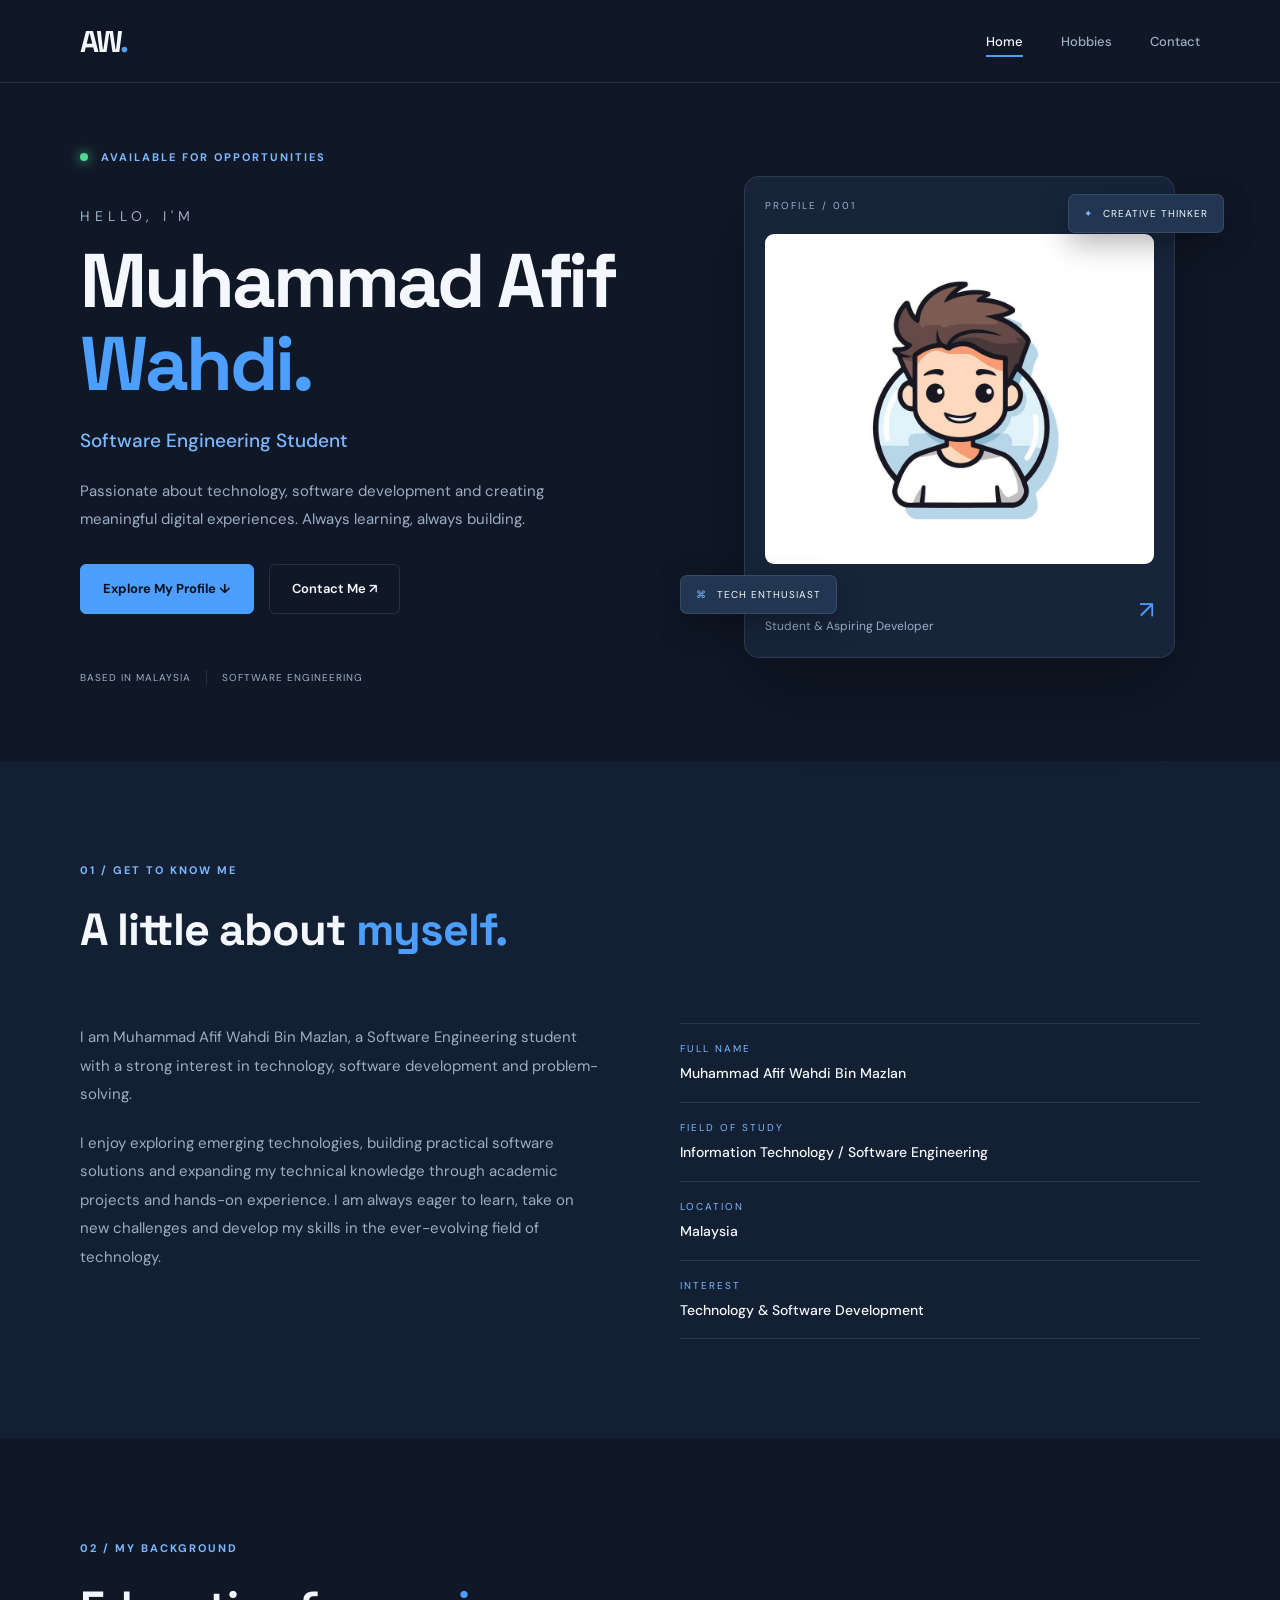
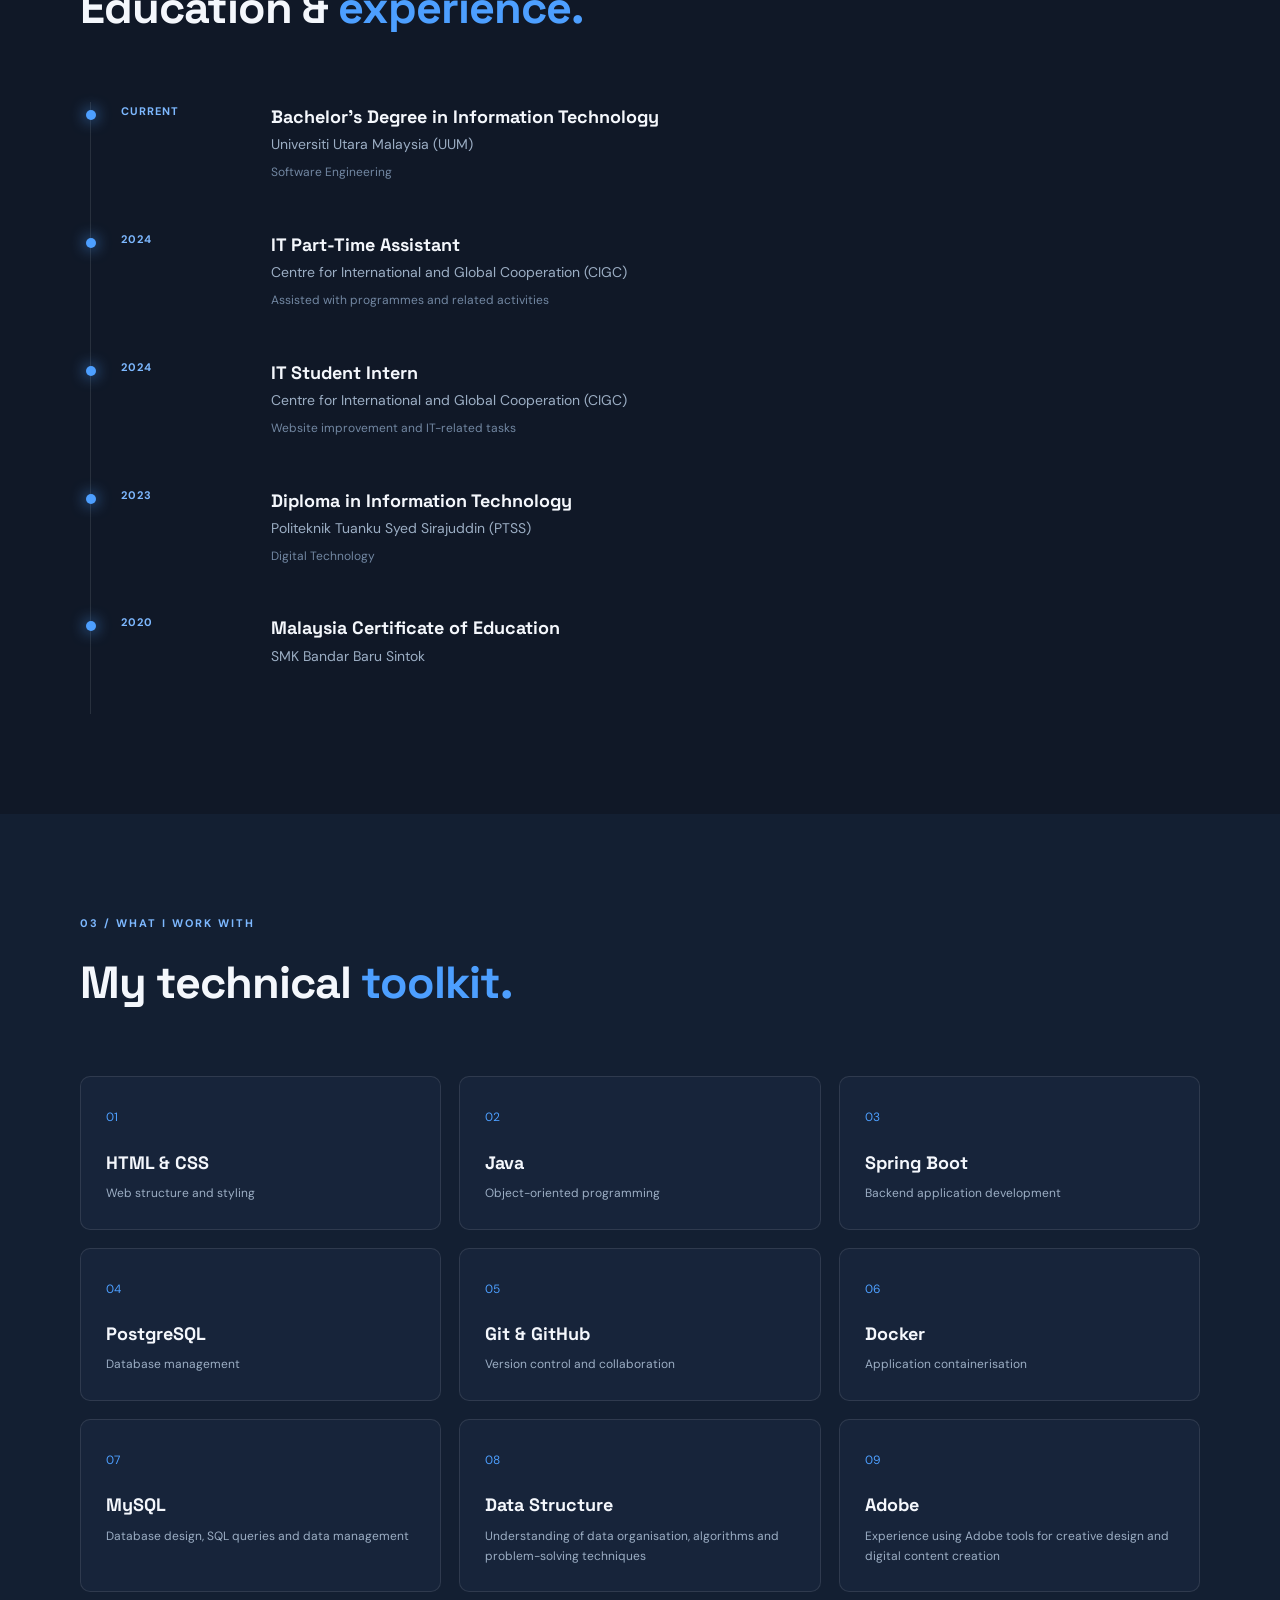
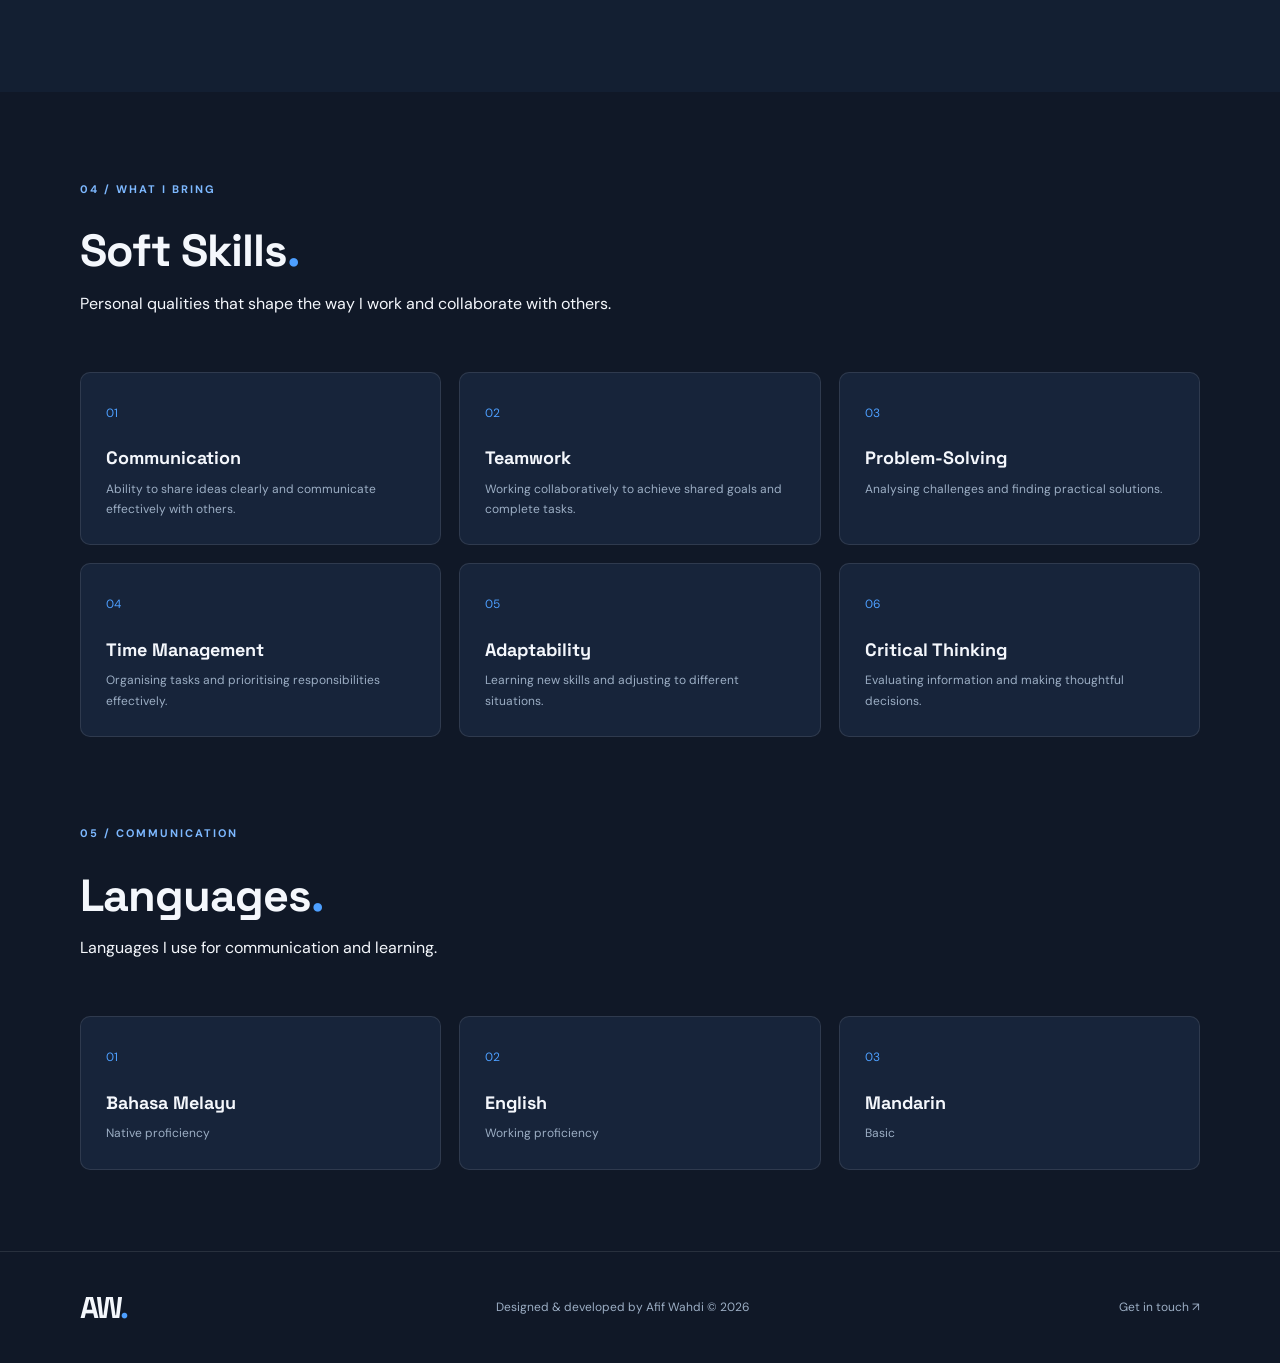
==== index.html @ 138f14ff "Initial resume website" ====
<!DOCTYPE html>
<html lang="en">
<head>
    <meta charset="UTF-8">
    <meta name="viewport" content="width=device-width, initial-scale=1.0">
    <meta name="description" content="The personal portfolio of Muhammad Afif Wahdi, a Software Engineering student.">
    <title>Afif Wahdi | Personal Portfolio</title>

    <!-- Google Fonts -->
    <link rel="preconnect" href="https://fonts.googleapis.com">
    <link rel="preconnect" href="https://fonts.gstatic.com" crossorigin>
    <link href="https://fonts.googleapis.com/css2?family=DM+Sans:wght@400;500;600;700&family=Space+Grotesk:wght@400;500;600;700&display=swap" rel="stylesheet">

    <!-- CSS -->
    <link rel="stylesheet" href="style.css">
</head>

<body>

<!-- Navigation -->
<header class="header">
    <nav class="navbar container">
        <a href="index.html" class="logo">AW<span>.</span></a>

        <ul class="nav-links">
            <li><a href="index.html" class="active">Home</a></li>
            <li><a href="hobbies.html">Hobbies</a></li>
            <li><a href="contact.html">Contact</a></li>
        </ul>

    </nav>
</header>

<main>

    <!-- Hero Section -->
    <section class="hero container">

        <div class="hero-content">
            <p class="eyebrow">
                <span class="status-dot"></span>
                AVAILABLE FOR OPPORTUNITIES
            </p>

            <p class="intro-text">HELLO, I'M</p>

            <h1>Muhammad Afif<br>
                <span>Wahdi.</span>
            </h1>

            <h2>Software Engineering Student</h2>

            <p class="hero-description">
                Passionate about technology, software development
                and creating meaningful digital experiences.
                Always learning, always building.
            </p>

            <div class="hero-buttons">
                <a href="#about" class="primary-button">Explore My Profile ↓</a>
                <a href="contact.html" class="secondary-button">Contact Me ↗</a>
            </div>

            <div class="hero-socials">
                <span>BASED IN MALAYSIA</span>
                <span class="social-divider"></span>
                <span>SOFTWARE ENGINEERING</span>
            </div>
        </div>

        <div class="hero-visual">
            <div class="profile-card">
                <div class="card-top">
                    <span>PROFILE / 001</span>
                    <span>2026</span>
                </div>

                <div class="profile-image">
                    <img src="images/profile.jpg"
                         alt="Portrait of Muhammad Afif Wahdi"
                         onerror="this.style.display='none'; this.nextElementSibling.style.display='flex';">

                    <div class="image-placeholder">
                        <span>AW.</span>
                        <small>YOUR PHOTO HERE</small>
                    </div>
                </div>

                <div class="profile-card-bottom">
                    <div>
                        <h3>Afif</h3>
                        <p>Student & Aspiring Developer</p>
                    </div>
                    <span class="card-arrow">↗</span>
                </div>
            </div>

            <div class="floating-label label-one">
                <span>✦</span> CREATIVE THINKER
            </div>

            <div class="floating-label label-two">
                <span>⌘</span> TECH ENTHUSIAST
            </div>
        </div>

    </section>

    <!-- About Section -->
    <section class="about section-padding" id="about">
        <div class="container">

            <div class="section-heading">
                <p class="eyebrow">01 / GET TO KNOW ME</p>
                <h2>A little about <span>myself.</span></h2>
            </div>

            <div class="about-content">
                <div class="about-text">
                    <p>
                        I am Muhammad Afif Wahdi Bin Mazlan, a Software Engineering
                        student with a strong interest in technology, software
                        development and problem-solving.
                    </p>

                    <p>
                        I enjoy exploring emerging technologies, building practical
                        software solutions and expanding my technical knowledge
                        through academic projects and hands-on experience. I am
                        always eager to learn, take on new challenges and develop
                        my skills in the ever-evolving field of technology.
                    </p>
                </div>

                <div class="about-details">
                    <div class="detail-item">
                        <span>FULL NAME</span>
                        <strong>Muhammad Afif Wahdi Bin Mazlan</strong>
                    </div>

                    <div class="detail-item">
                        <span>FIELD OF STUDY</span>
                        <strong>Information Technology / Software Engineering</strong>
                    </div>

                    <div class="detail-item">
                        <span>LOCATION</span>
                        <strong>Malaysia</strong>
                    </div>

                    <div class="detail-item">
                        <span>INTEREST</span>
                        <strong>Technology & Software Development</strong>
                    </div>
                </div>
            </div>

        </div>
    </section>

    <!-- Education Section -->
    <section class="education section-padding">
        <div class="container">

            <div class="section-heading">
                <p class="eyebrow">02 / MY BACKGROUND</p>
                <h2>Education & <span>experience.</span></h2>
            </div>

            <div class="timeline">

                <div class="timeline-item">
                    <span class="timeline-date">CURRENT</span>
                    <div>
                        <h3>Bachelor's Degree in Information Technology</h3>
                        <p>Universiti Utara Malaysia (UUM)</p>
                        <small>Software Engineering</small>
                    </div>
                </div>

                <div class="timeline-item">
                    <span class="timeline-date">2024</span>
                    <div>
                        <h3>IT Part-Time Assistant</h3>
                        <p>Centre for International and Global Cooperation (CIGC)</p>
                        <small>Assisted with programmes and related activities</small>
                    </div>
                </div>

                <div class="timeline-item">
                    <span class="timeline-date">2024</span>
                    <div>
                        <h3>IT Student Intern</h3>
                        <p>Centre for International and Global Cooperation (CIGC)</p>
                        <small>Website improvement and IT-related tasks</small>
                    </div>
                </div>

                <div class="timeline-item">
                    <span class="timeline-date">2023</span>
                    <div>
                        <h3>Diploma in Information Technology</h3>
                        <p>Politeknik Tuanku Syed Sirajuddin (PTSS)</p>
                        <small>Digital Technology</small>
                    </div>
                </div>

                <div class="timeline-item">
                    <span class="timeline-date">2020</span>
                    <div>
                        <h3>Malaysia Certificate of Education</h3>
                        <p>SMK Bandar Baru Sintok </p>
                        <small></small>
                    </div>
                </div>

            </div>

        </div>
    </section>

    <!-- Skills Section -->
    <section class="skills section-padding">
        <div class="container">

            <div class="section-heading">
                <p class="eyebrow">03 / WHAT I WORK WITH</p>
                <h2>My technical <span>toolkit.</span></h2>
            </div>

            <div class="skills-grid">
                <div class="skill-card">
                    <span>01</span>
                    <h3>HTML & CSS</h3>
                    <p>Web structure and styling</p>
                </div>

                <div class="skill-card">
                    <span>02</span>
                    <h3>Java</h3>
                    <p>Object-oriented programming</p>
                </div>

                <div class="skill-card">
                    <span>03</span>
                    <h3>Spring Boot</h3>
                    <p>Backend application development</p>
                </div>

                <div class="skill-card">
                    <span>04</span>
                    <h3>PostgreSQL</h3>
                    <p>Database management</p>
                </div>

                <div class="skill-card">
                    <span>05</span>
                    <h3>Git & GitHub</h3>
                    <p>Version control and collaboration</p>
                </div>

                <div class="skill-card">
                    <span>06</span>
                    <h3>Docker</h3>
                    <p>Application containerisation</p>
                </div>

                <div class="skill-card">
                    <span>07</span>
                    <h3>MySQL</h3>
                    <p>Database design, SQL queries and data management</p>
                </div>

                <div class="skill-card">
                    <span>08</span>
                    <h3>Data Structure</h3>
                    <p>Understanding of data organisation, algorithms and problem-solving techniques</p>
                </div>

                <div class="skill-card">
                    <span>09</span>
                    <h3>Adobe</h3>
                    <p>Experience using Adobe tools for creative design and digital content creation</p>
                </div>
            </div>

        </div>
    </section>


    <!-- Soft Skills  -->
    <section class="section" id="soft-skills">
        <div class="container">
            <div class="section-heading"> <br><br><br>
                <span class="eyebrow">04 / WHAT I BRING</span>
                <h2>Soft Skills<span>.</span></h2>
                <p>Personal qualities that shape the way I work and collaborate with others.</p>
            </div>

            <div class="skills-grid">
                <div class="skill-card">
                    <span>01</span>
                    <h3>Communication</h3>
                    <p>Ability to share ideas clearly and communicate effectively with others.</p>
                </div>

                <div class="skill-card">
                    <span>02</span>
                    <h3>Teamwork</h3>
                    <p>Working collaboratively to achieve shared goals and complete tasks.</p>
                </div>

                <div class="skill-card">
                    <span>03</span>
                    <h3>Problem-Solving</h3>
                    <p>Analysing challenges and finding practical solutions.</p>
                </div>

                <div class="skill-card">
                    <span>04</span>
                    <h3>Time Management</h3>
                    <p>Organising tasks and prioritising responsibilities effectively.</p>
                </div>

                <div class="skill-card">
                    <span>05</span>
                    <h3>Adaptability</h3>
                    <p>Learning new skills and adjusting to different situations.</p>
                </div>

                <div class="skill-card">
                    <span>06</span>
                    <h3>Critical Thinking</h3>
                    <p>Evaluating information and making thoughtful decisions.</p>
                </div>
            </div>
        </div><br><br><br>
    </section>

    <!-- language  -->
    <section class="section" id="languages">
        <div class="container">
            <div class="section-heading">
                <span class="eyebrow">05 / COMMUNICATION</span>
                <h2>Languages<span>.</span></h2>
                <p>Languages I use for communication and learning.</p>
            </div>


            <div class="skills-grid">
                <div class="skill-card">
                    <span>01</span>
                    <h3>Bahasa Melayu</h3>
                    <p>Native proficiency</p>
                </div>

                <div class="skill-card">
                    <span>02</span>
                    <h3>English</h3>
                    <p>Working proficiency</p>
                </div>

                <div class="skill-card">
                    <span>03</span>
                    <h3>Mandarin</h3>
                    <p>Basic</p>
                </div>
            </div>
        </div><br><br><br>
    </section>

</main>
<!-- Footer -->
<footer class="footer">
    <div class="container footer-content">
        <a href="index.html" class="logo">AW<span>.</span></a>
        <p>Designed & developed by Afif Wahdi © 2026</p>
        <a href="contact.html">Get in touch ↗</a>
    </div>
</footer>

<script src="script.js"></script>

</body>
</html>
---- style.css ----
/* =========================================================
   01. COLOURS AND GLOBAL SETTINGS
========================================================= */

:root {
    --background: #101827;
    --background-dark: #0b1321;

    --surface: #17243a;
    --surface-light: #1d2c43;

    --accent: #4d9fff;
    --accent-light: #7db8ff;

    --text: #f4f7fc;
    --muted: #9caec4;

    --border: rgba(255, 255, 255, 0.1);

    --font-main: 'DM Sans', sans-serif;
    --font-heading: 'Space Grotesk', sans-serif;

    --container-width: 1120px;
}


* {
    margin: 0;
    padding: 0;
    box-sizing: border-box;
}


html {
    scroll-behavior: smooth;
    scroll-padding-top: 100px;
}


body {
    font-family: var(--font-main);
    background: var(--background);
    color: var(--text);
    line-height: 1.7;
    overflow-x: hidden;
}


a {
    color: inherit;
    text-decoration: none;
}


img {
    display: block;
    max-width: 100%;
}


button,
input,
textarea {
    font: inherit;
}


ul {
    list-style: none;
}


.container {
    width: min(var(--container-width), 90%);
    margin: 0 auto;
}


::selection {
    background: var(--accent);
    color: white;
}


/* =========================================================
   02. NAVIGATION
========================================================= */

.header {
    position: sticky;
    top: 0;
    z-index: 1000;

    width: 100%;

    background: rgba(16, 24, 39, 0.94);
    backdrop-filter: blur(18px);
    -webkit-backdrop-filter: blur(18px);

    border-bottom: 1px solid var(--border);
}

.navbar {
    min-height: 82px;

    display: flex;
    justify-content: space-between;
    align-items: center;

    gap: 25px;
}

.logo {
    font-family: var(--font-heading);
    font-size: 30px;
    font-weight: 700;
    letter-spacing: -2px;
    flex-shrink: 0;
}

.logo span {
    color: var(--accent);
}

.nav-links {
    display: flex;
    align-items: center;
    justify-content: center;
    gap: 38px;
}

.nav-links a {
    position: relative;

    color: var(--muted);
    font-size: 13px;
    font-weight: 500;

    transition: color 0.3s ease;
}

.nav-links a::after {
    content: "";

    position: absolute;
    left: 0;
    bottom: -7px;

    width: 0;
    height: 2px;

    background: var(--accent);
    transition: width 0.3s ease;
}

.nav-links a:hover,
.nav-links a.active {
    color: var(--text);
}

.nav-links a:hover::after,
.nav-links a.active::after {
    width: 100%;
}

.nav-button {
    display: inline-flex;
    align-items: center;
    gap: 10px;

    padding: 11px 18px;

    border: 1px solid rgba(77, 159, 255, 0.35);
    border-radius: 6px;

    background: rgba(77, 159, 255, 0.12);
    color: var(--accent-light);

    font-size: 12px;
    font-weight: 700;

    white-space: nowrap;
    flex-shrink: 0;

    transition: all 0.3s ease;
}

.nav-button:hover {
    background: var(--accent);
    color: white;
    transform: translateY(-2px);
}

.nav-button span {
    font-size: 16px;
}



/* =========================================================
   03. BUTTONS
========================================================= */

.primary-button {
    display: inline-flex;
    justify-content: center;
    align-items: center;
    gap: 10px;

    padding: 13px 22px;

    border-radius: 6px;
    border: 1px solid var(--accent);

    background: var(--accent);
    color: #07111f;

    font-size: 13px;
    font-weight: 700;

    transition: all 0.3s ease;
}


.primary-button:hover {
    background: var(--accent-light);
    border-color: var(--accent-light);
    transform: translateY(-3px);
}


.secondary-button {
    display: inline-flex;
    justify-content: center;
    align-items: center;

    padding: 13px 22px;

    border: 1px solid var(--border);
    border-radius: 6px;

    color: var(--text);

    font-size: 13px;
    font-weight: 600;

    transition: all 0.3s ease;
}


.secondary-button:hover {
    border-color: var(--accent);
    color: var(--accent-light);
    transform: translateY(-3px);
}


/* =========================================================
   04. HOMEPAGE — HERO SECTION
========================================================= */

.hero {
    min-height: 660px;

    display: grid;
    grid-template-columns: 1.1fr 0.9fr;
    align-items: center;

    gap: 50px;

    padding-top: 65px;
    padding-bottom: 75px;
}


.eyebrow {
    color: var(--accent-light);

    font-size: 11px;
    font-weight: 700;
    letter-spacing: 2px;
}


.status-dot {
    display: inline-block;

    width: 8px;
    height: 8px;

    margin-right: 8px;

    border-radius: 50%;

    background: #50d890;
    box-shadow: 0 0 12px #50d890;
}


.intro-text {
    margin-top: 38px;

    color: var(--muted);

    font-size: 14px;
    letter-spacing: 5px;
}


.hero h1 {
    margin: 12px 0;

    font-family: var(--font-heading);
    font-size: clamp(48px, 6vw, 76px);

    font-weight: 700;
    line-height: 1.08;
    letter-spacing: -3px;
}


.hero h1 span,
.section-heading h2 span {
    color: var(--accent);
}


.hero h2 {
    margin: 20px 0;

    color: var(--accent-light);

    font-size: 19px;
    font-weight: 500;
}


.hero-description {
    max-width: 480px;

    margin-bottom: 30px;

    color: var(--muted);
    font-size: 15px;
    line-height: 1.9;
}


.hero-buttons {
    display: flex;
    flex-wrap: wrap;
    gap: 15px;
}


.hero-socials {
    display: flex;
    align-items: center;
    gap: 15px;

    margin-top: 55px;

    color: var(--muted);

    font-size: 10px;
    letter-spacing: 1px;
}


.social-divider {
    width: 1px;
    height: 15px;

    background: var(--border);
}


/* =========================================================
   05. HOMEPAGE — PROFILE CARD
========================================================= */

.hero-visual {
    position: relative;
    padding: 25px;
}


.profile-card {
    padding: 20px;

    background: var(--surface);

    border: 1px solid var(--border);
    border-radius: 15px;

    box-shadow: 0 30px 80px rgba(0, 0, 0, 0.3);
}


.card-top {
    display: flex;
    justify-content: space-between;

    margin-bottom: 20px;

    color: var(--muted);

    font-size: 10px;
    letter-spacing: 2px;
}


.profile-image {
    position: relative;
    overflow: hidden;

    height: 330px;

    border-radius: 9px;

    background: linear-gradient(145deg, #263f61, #152239);
}


.profile-image img {
    width: 100%;
    height: 100%;

    object-fit: cover;
}


.image-placeholder {
    display: none;

    position: absolute;
    inset: 0;

    align-items: center;
    justify-content: center;
    flex-direction: column;
}


.image-placeholder span {
    color: var(--accent-light);

    font-family: var(--font-heading);
    font-size: 75px;
    font-weight: 700;
}


.image-placeholder small {
    color: var(--muted);

    font-size: 10px;
    letter-spacing: 3px;
}


.profile-card-bottom {
    display: flex;
    justify-content: space-between;
    align-items: center;

    margin-top: 20px;
}


.profile-card-bottom h3 {
    font-family: var(--font-heading);
}


.profile-card-bottom p {
    color: var(--muted);
    font-size: 12px;
}


.card-arrow {
    color: var(--accent);
    font-size: 24px;
}


.floating-label {
    position: absolute;

    padding: 10px 15px;

    background: #213650;

    border: 1px solid var(--border);
    border-radius: 7px;

    font-size: 10px;
    letter-spacing: 1px;

    box-shadow: 0 10px 30px rgba(0, 0, 0, 0.3);
}


.floating-label span {
    margin-right: 6px;
    color: var(--accent-light);
}


.label-one {
    top: 8%;
    right: -5%;
}


.label-two {
    bottom: 13%;
    left: -8%;
}


/* =========================================================
   06. GENERAL PAGE SECTIONS
========================================================= */

.section-padding {
    padding: 100px 0;
}


.about,
.skills {
    background: #131f32;
}


.section-heading {
    margin-bottom: 55px;
}


.section-heading h2 {
    margin-top: 12px;

    font-family: var(--font-heading);
    font-size: clamp(32px, 4vw, 45px);

    letter-spacing: -1px;
}


/* =========================================================
   07. HOMEPAGE — ABOUT SECTION
========================================================= */

.about-content {
    display: grid;
    grid-template-columns: 1fr 1fr;

    gap: 80px;
}


.about-text p {
    margin-bottom: 20px;

    color: var(--muted);
    font-size: 15px;
    line-height: 1.9;
}


.about-details {
    border-top: 1px solid var(--border);
}


.detail-item {
    display: flex;
    flex-direction: column;
    gap: 5px;

    padding: 16px 0;

    border-bottom: 1px solid var(--border);
}


.detail-item span {
    color: var(--accent-light);

    font-size: 10px;
    letter-spacing: 2px;
}


.detail-item strong {
    font-size: 14px;
    font-weight: 500;
}


/* =========================================================
   08. HOMEPAGE — EDUCATION AND EXPERIENCE
========================================================= */

.timeline {
    margin-left: 10px;

    border-left: 1px solid var(--border);
}


.timeline-item {
    position: relative;

    display: grid;
    grid-template-columns: 120px 1fr;

    gap: 30px;

    padding: 0 0 45px 30px;
}


.timeline-item::before {
    content: "";

    position: absolute;
    top: 8px;
    left: -5px;

    width: 10px;
    height: 10px;

    border-radius: 50%;

    background: var(--accent);
    box-shadow: 0 0 15px var(--accent);
}


.timeline-date {
    color: var(--accent-light);

    font-size: 11px;
    font-weight: 700;
    letter-spacing: 1px;
}


.timeline-item h3 {
    font-family: var(--font-heading);
    font-size: 18px;
}


.timeline-item p {
    color: var(--muted);
    font-size: 14px;
    line-height: 1.8;
}


.timeline-item small {
    color: #7287a2;
    font-size: 12px;
}


/* =========================================================
   09. HOMEPAGE — SKILLS
========================================================= */

.skills-grid {
    display: grid;
    grid-template-columns: repeat(3, 1fr);

    gap: 18px;
}


.skill-card {
    padding: 25px;

    background: var(--surface);

    border: 1px solid var(--border);
    border-radius: 10px;

    transition: all 0.3s ease;
}


.skill-card:hover {
    transform: translateY(-6px);

    border-color: var(--accent);

    background: var(--surface-light);
}


.skill-card span {
    color: var(--accent);
    font-size: 12px;
}


.skill-card h3 {
    margin: 18px 0 5px;

    font-family: var(--font-heading);
    font-size: 18px;
}


.skill-card p {
    color: var(--muted);
    font-size: 12px;
}


/* =========================================================
   10. HOBBIES PAGE — HERO
========================================================= */

.hobbies-hero {
    min-height: 420px;

    padding-top: 110px;
    padding-bottom: 80px;
}


.hobbies-hero h1 {
    margin: 25px 0;

    font-family: var(--font-heading);
    font-size: clamp(48px, 7vw, 82px);

    line-height: 1.08;
    letter-spacing: -3px;
}


.hobbies-hero h1 span,
.hobbies-intro h2 span,
.hobbies-closing h2 span {
    color: var(--accent);
}


.hobbies-hero > p:last-of-type {
    max-width: 550px;

    color: var(--muted);
    font-size: 15px;
    line-height: 1.9;
}


.hobbies-hero-label {
    display: flex;
    justify-content: space-between;

    margin-top: 55px;
    padding-top: 18px;

    border-top: 1px solid var(--border);

    color: var(--muted);

    font-size: 10px;
    letter-spacing: 2px;
}


/* =========================================================
   11. HOBBIES PAGE — INTRODUCTION
========================================================= */

.hobbies-intro {
    background: #131f32;
}


.hobbies-intro-content {
    display: grid;
    grid-template-columns: 1fr 1fr;
    align-items: center;

    gap: 80px;
}


.hobbies-intro h2 {
    margin-top: 15px;

    font-family: var(--font-heading);
    font-size: clamp(38px, 5vw, 55px);

    line-height: 1.15;
}


.hobbies-intro-content > p {
    color: var(--muted);

    font-size: 15px;
    line-height: 2;
}


/* =========================================================
   12. HOBBIES PAGE — HOBBY CARDS
========================================================= */

.hobbies-grid {
    display: grid;
    grid-template-columns: repeat(2, 1fr);

    gap: 30px;
}


.hobby-card {
    overflow: hidden;

    background: var(--surface);

    border: 1px solid var(--border);
    border-radius: 12px;

    transition: all 0.4s ease;
}


.hobby-card:hover {
    transform: translateY(-8px);

    border-color: var(--accent);

    box-shadow: 0 20px 45px rgba(0, 0, 0, 0.2);
}


.hobby-image {
    position: relative;
    overflow: hidden;

    height: 260px;

    background: var(--surface-light);
}


.hobby-image img {
    width: 100%;
    height: 100%;

    object-fit: cover;

    transition: transform 0.6s ease;
}


.hobby-card:hover .hobby-image img {
    transform: scale(1.08);
}


.hobby-number {
    position: absolute;
    top: 18px;
    left: 18px;

    padding: 8px 13px;

    background: rgba(16, 24, 39, 0.85);

    border-radius: 5px;

    color: var(--accent-light);

    font-size: 12px;
    font-weight: 700;
}


.hobby-info {
    padding: 25px;
}


.hobby-category {
    color: var(--accent-light);

    font-size: 10px;
    font-weight: 700;
    letter-spacing: 2px;
}


.hobby-info h3 {
    margin: 10px 0;

    font-family: var(--font-heading);
    font-size: 24px;
}


.hobby-info > p:last-child {
    color: var(--muted);

    font-size: 13px;
    line-height: 1.9;
}


/* =========================================================
   13. HOBBIES PAGE — CLOSING
========================================================= */

.hobbies-closing {
    padding: 100px 0;

    background:
            radial-gradient(
                    ellipse at 80% 50%,
                    rgba(77, 159, 255, 0.13),
                    transparent 55%
            ),
            #131f32;

    text-align: center;
}


.hobbies-closing h2 {
    margin: 20px 0;

    font-family: var(--font-heading);
    font-size: clamp(45px, 6vw, 70px);

    line-height: 1.15;
}


.hobbies-closing > .container > p:not(.eyebrow) {
    margin-bottom: 30px;
    color: var(--muted);
}


/* =========================================================
   14. CONTACT PAGE — MAIN CONTAINER
========================================================= */

.contact-v3 {
    overflow: hidden;
}


/* =========================================================
   15. CONTACT PAGE — HERO
========================================================= */

.contact-v3-hero {
    position: relative;

    padding-top: 45px;
    padding-bottom: 110px;
}


.contact-v3-topline {
    display: flex;
    justify-content: space-between;
    align-items: center;

    padding-bottom: 18px;

    border-bottom: 1px solid var(--border);

    color: var(--muted);

    font-size: 10px;
    letter-spacing: 1.5px;
}


.contact-v3-topline span:first-child {
    display: flex;
    align-items: center;
    gap: 10px;
}


.contact-v3-topline i {
    display: inline-block;

    width: 7px;
    height: 7px;

    border-radius: 50%;

    background: #61d69a;

    box-shadow: 0 0 12px rgba(97, 214, 154, 0.7);
}


.contact-v3-kicker {
    margin-top: 105px;
    margin-bottom: 25px;

    color: var(--accent-light);

    font-size: 11px;
    font-weight: 700;
    letter-spacing: 2px;
}


.contact-v3-hero h1 {
    position: relative;
    z-index: 1;

    margin: 0;

    font-family: var(--font-heading);
    font-size: clamp(65px, 11vw, 145px);

    font-weight: 700;
    line-height: 0.92;
    letter-spacing: -8px;
}


.contact-v3-hero h1 span {
    color: var(--accent-light);
}


.contact-v3-hero-bottom {
    position: relative;
    z-index: 2;

    display: flex;
    justify-content: space-between;
    align-items: flex-end;

    gap: 30px;

    margin-top: 55px;
}


.contact-v3-hero-bottom > p {
    max-width: 380px;

    color: var(--muted);

    font-size: 14px;
    line-height: 1.9;
}


.contact-v3-main-button {
    display: flex;
    justify-content: space-between;
    align-items: center;

    gap: 45px;

    min-width: 210px;

    padding: 17px 20px;

    border: 1px solid var(--accent);
    border-radius: 5px;

    background: var(--accent);
    color: white;

    font-size: 11px;
    font-weight: 700;
    letter-spacing: 1.2px;

    transition: all 0.3s ease;
}


.contact-v3-main-button:hover {
    transform: translateY(-4px);

    background: #3289f2;

    box-shadow: 0 12px 35px rgba(77, 159, 255, 0.2);
}


.contact-v3-arrow {
    font-size: 20px;
}


.contact-v3-decoration {
    position: absolute;
    top: 145px;
    right: -20px;
    z-index: 0;

    color: rgba(255, 255, 255, 0.025);

    font-family: var(--font-heading);
    font-size: clamp(150px, 25vw, 330px);
    font-weight: 700;

    pointer-events: none;
    user-select: none;
}


/* =========================================================
   16. CONTACT PAGE — CONTACT LINKS
========================================================= */

.contact-v3-links {
    padding: 85px 0 100px;

    background: var(--background-dark);

    border-top: 1px solid var(--border);
    border-bottom: 1px solid var(--border);
}


.contact-v3-section-heading {
    display: flex;
    justify-content: space-between;
    align-items: center;

    gap: 20px;

    margin-bottom: 35px;
}


.contact-v3-section-heading span {
    color: var(--accent-light);

    font-size: 10px;
    font-weight: 700;
    letter-spacing: 2px;
}


.contact-v3-section-heading p {
    color: var(--muted);
    font-size: 12px;
}


.contact-v3-link {
    display: flex;
    justify-content: space-between;
    align-items: center;

    padding: 28px 10px;

    border-top: 1px solid var(--border);

    color: var(--text);

    transition: all 0.3s ease;
}


.contact-v3-link:last-child {
    border-bottom: 1px solid var(--border);
}


.contact-v3-link:hover {
    padding-left: 22px;
    padding-right: 22px;

    background: rgba(77, 159, 255, 0.045);
}


.contact-v3-link-left {
    display: flex;
    align-items: center;
    gap: 35px;
}


.contact-v3-link-number {
    color: var(--muted);
    font-size: 11px;
}


.contact-v3-link h2 {
    margin-bottom: 5px;

    font-family: var(--font-heading);
    font-size: 27px;
}


.contact-v3-link p {
    color: var(--muted);
    font-size: 12px;
}


.contact-v3-link-arrow {
    color: var(--accent-light);
    font-size: 25px;

    transition: transform 0.3s ease;
}


.contact-v3-link:hover .contact-v3-link-arrow {
    transform: translate(5px, -5px);
}


/* =========================================================
   17. CONTACT PAGE — CLOSING SECTION
========================================================= */

.contact-v3-closing {
    display: flex;
    justify-content: space-between;
    align-items: center;

    gap: 35px;

    padding-top: 110px;
    padding-bottom: 110px;
}


.contact-v3-closing-content > span {
    color: var(--accent-light);

    font-size: 10px;
    font-weight: 700;
    letter-spacing: 2px;
}


.contact-v3-closing h2 {
    margin: 22px 0;

    font-family: var(--font-heading);
    font-size: clamp(42px, 6vw, 70px);

    line-height: 1.1;
    letter-spacing: -3px;
}


.contact-v3-closing h2 span {
    color: var(--accent-light);
}


.contact-v3-closing-content > p {
    color: var(--muted);
    font-size: 13px;
}


.contact-v3-circle {
    display: flex;
    flex-direction: column;
    justify-content: center;
    align-items: center;

    flex-shrink: 0;

    width: 155px;
    height: 155px;

    border: 1px solid rgba(77, 159, 255, 0.4);
    border-radius: 50%;

    background: radial-gradient(
            circle,
            rgba(77, 159, 255, 0.15),
            rgba(77, 159, 255, 0.015) 70%
    );

    box-shadow: 0 0 55px rgba(77, 159, 255, 0.08);
}


.contact-v3-circle span {
    color: var(--accent-light);

    font-family: var(--font-heading);
    font-size: 35px;
    font-weight: 700;
}


.contact-v3-circle small {
    margin-top: 5px;

    color: var(--muted);

    font-size: 8px;
    letter-spacing: 1.5px;
}


/* =========================================================
   18. FOOTER
========================================================= */

.footer {
    padding: 30px 0;

    border-top: 1px solid var(--border);
}


.footer-content {
    display: flex;
    justify-content: space-between;
    align-items: center;

    gap: 20px;
}


.footer-content p,
.footer-content > a:last-child {
    color: var(--muted);
    font-size: 12px;
}


.footer-content > a:last-child:hover {
    color: var(--accent-light);
}


/* =========================================================
   19. SCROLL REVEAL ANIMATION
========================================================= */

.reveal {
    opacity: 0;

    transform: translateY(25px);

    transition:
            opacity 0.7s ease,
            transform 0.7s ease;
}


.reveal.visible {
    opacity: 1;
    transform: translateY(0);
}


/* =========================================================
   20. TABLET RESPONSIVE DESIGN
========================================================= */

@media (max-width: 850px) {

    /* Homepage */

    .hero {
        grid-template-columns: 1fr;

        padding-top: 60px;
    }


    .hero-visual {
        width: 100%;
        max-width: 500px;

        margin: auto;
    }


    .about-content {
        grid-template-columns: 1fr;
        gap: 35px;
    }


    .skills-grid {
        grid-template-columns: repeat(2, 1fr);
    }


    /* Hobbies */

    .hobbies-intro-content {
        gap: 35px;
    }


    /* Contact */

    .contact-v3-hero h1 {
        font-size: clamp(65px, 11vw, 110px);
    }

}


/* =========================================================
   21. MOBILE RESPONSIVE DESIGN
========================================================= */

@media (max-width: 600px) {

    /* Navigation */

    .nav-container {
        flex-wrap: wrap;
        justify-content: space-between;

        gap: 15px;

        padding-top: 15px;
        padding-bottom: 15px;
    }


    .logo {
        font-size: 27px;
    }


    .nav-links {
        order: 3;

        width: 100%;

        justify-content: center;
        gap: 25px;
    }


    .nav-links a {
        font-size: 12px;
    }


    .nav-button {
        padding: 9px 12px;
        font-size: 11px;
    }


    /* Homepage */

    .hero {
        padding-top: 50px;
        padding-bottom: 55px;
    }


    .hero h1 {
        font-size: 48px;
        letter-spacing: -2px;
    }


    .intro-text {
        font-size: 11px;
        letter-spacing: 3px;
    }


    .hero-socials {
        flex-wrap: wrap;
        font-size: 9px;
    }


    .profile-image {
        height: 270px;
    }


    .hero-visual {
        padding: 15px;
    }


    .floating-label {
        padding: 8px 10px;
        font-size: 8px;
    }


    .section-padding {
        padding: 75px 0;
    }


    .section-heading {
        margin-bottom: 35px;
    }


    .skills-grid {
        grid-template-columns: 1fr;
    }


    .timeline-item {
        grid-template-columns: 1fr;
        gap: 8px;
    }


    .footer-content {
        flex-direction: column;
        text-align: center;
    }


    /* Hobbies */

    .hobbies-hero {
        min-height: auto;

        padding-top: 75px;
        padding-bottom: 65px;
    }


    .hobbies-hero h1 {
        font-size: 48px;
        letter-spacing: -2px;
    }


    .hobbies-hero-label {
        gap: 15px;
        font-size: 8px;
    }


    .hobbies-intro-content {
        grid-template-columns: 1fr;
        gap: 25px;
    }


    .hobbies-grid {
        grid-template-columns: 1fr;
        gap: 22px;
    }


    .hobby-image {
        height: 230px;
    }


    .hobbies-closing {
        padding: 75px 0;
    }


    /* Contact */

    .contact-v3-hero {
        padding-top: 30px;
        padding-bottom: 75px;
    }


    .contact-v3-topline {
        gap: 12px;
        font-size: 8px;
    }


    .contact-v3-kicker {
        margin-top: 75px;

        font-size: 9px;
        line-height: 1.8;
    }


    .contact-v3-hero h1 {
        font-size: clamp(57px, 13vw, 85px);
        letter-spacing: -4px;
    }


    .contact-v3-decoration {
        top: 180px;
        right: -35px;
    }


    .contact-v3-hero-bottom {
        align-items: flex-start;
        flex-direction: column;

        margin-top: 35px;
    }


    .contact-v3-main-button {
        width: 100%;
    }


    .contact-v3-links {
        padding: 65px 0;
    }


    .contact-v3-section-heading {
        align-items: flex-start;
        flex-direction: column;
    }


    .contact-v3-link {
        padding: 22px 5px;
    }


    .contact-v3-link-left {
        gap: 18px;
    }


    .contact-v3-link h2 {
        font-size: 22px;
    }


    .contact-v3-link p {
        font-size: 11px;
    }


    .contact-v3-link-arrow {
        font-size: 21px;
    }


    .contact-v3-closing {
        align-items: flex-start;
        flex-direction: column;

        padding-top: 75px;
        padding-bottom: 75px;
    }


    .contact-v3-circle {
        width: 120px;
        height: 120px;
    }

}


/* =========================================================
   22. ACCESSIBILITY — REDUCED MOTION
========================================================= */

@media (prefers-reduced-motion: reduce) {

    html {
        scroll-behavior: auto;
    }


    *,
    *::before,
    *::after {
        animation-duration: 0.01ms !important;
        animation-iteration-count: 1 !important;

        transition-duration: 0.01ms !important;
    }


    .reveal {
        opacity: 1;
        transform: none;
    }

}
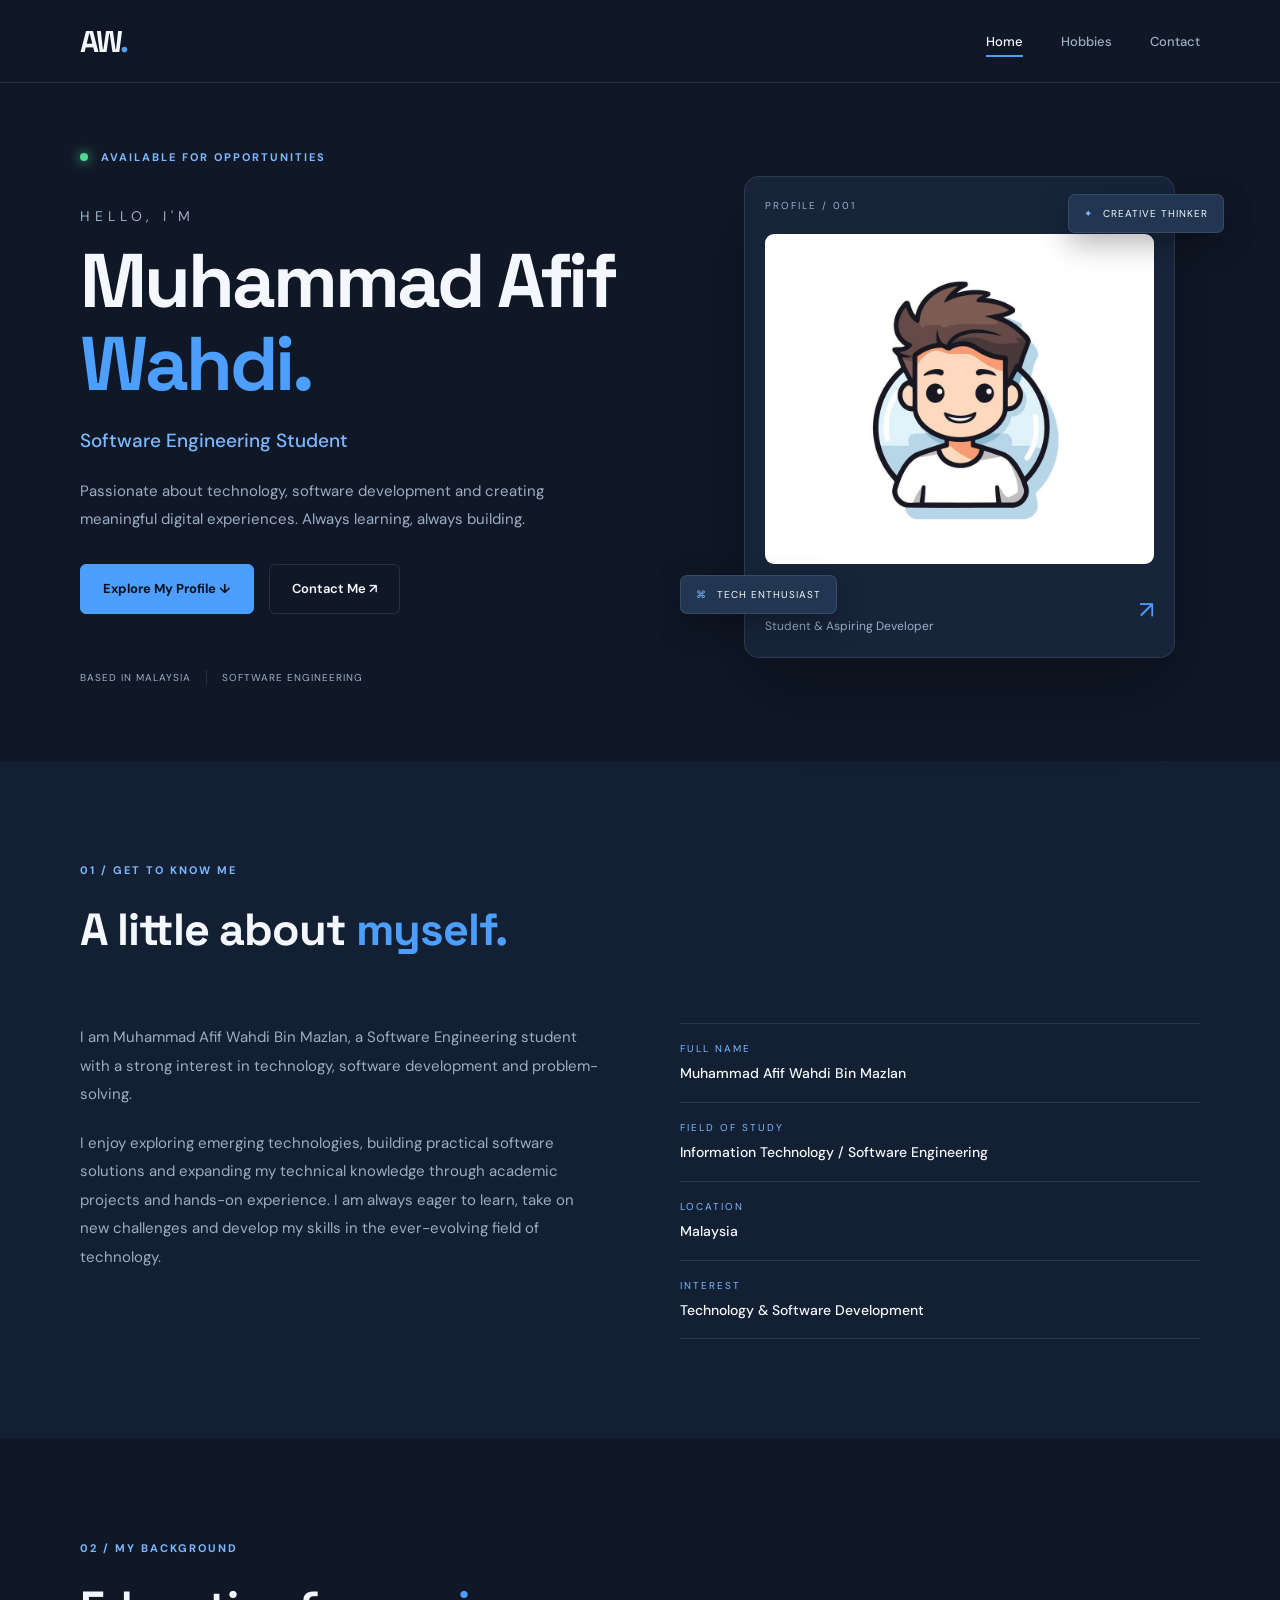
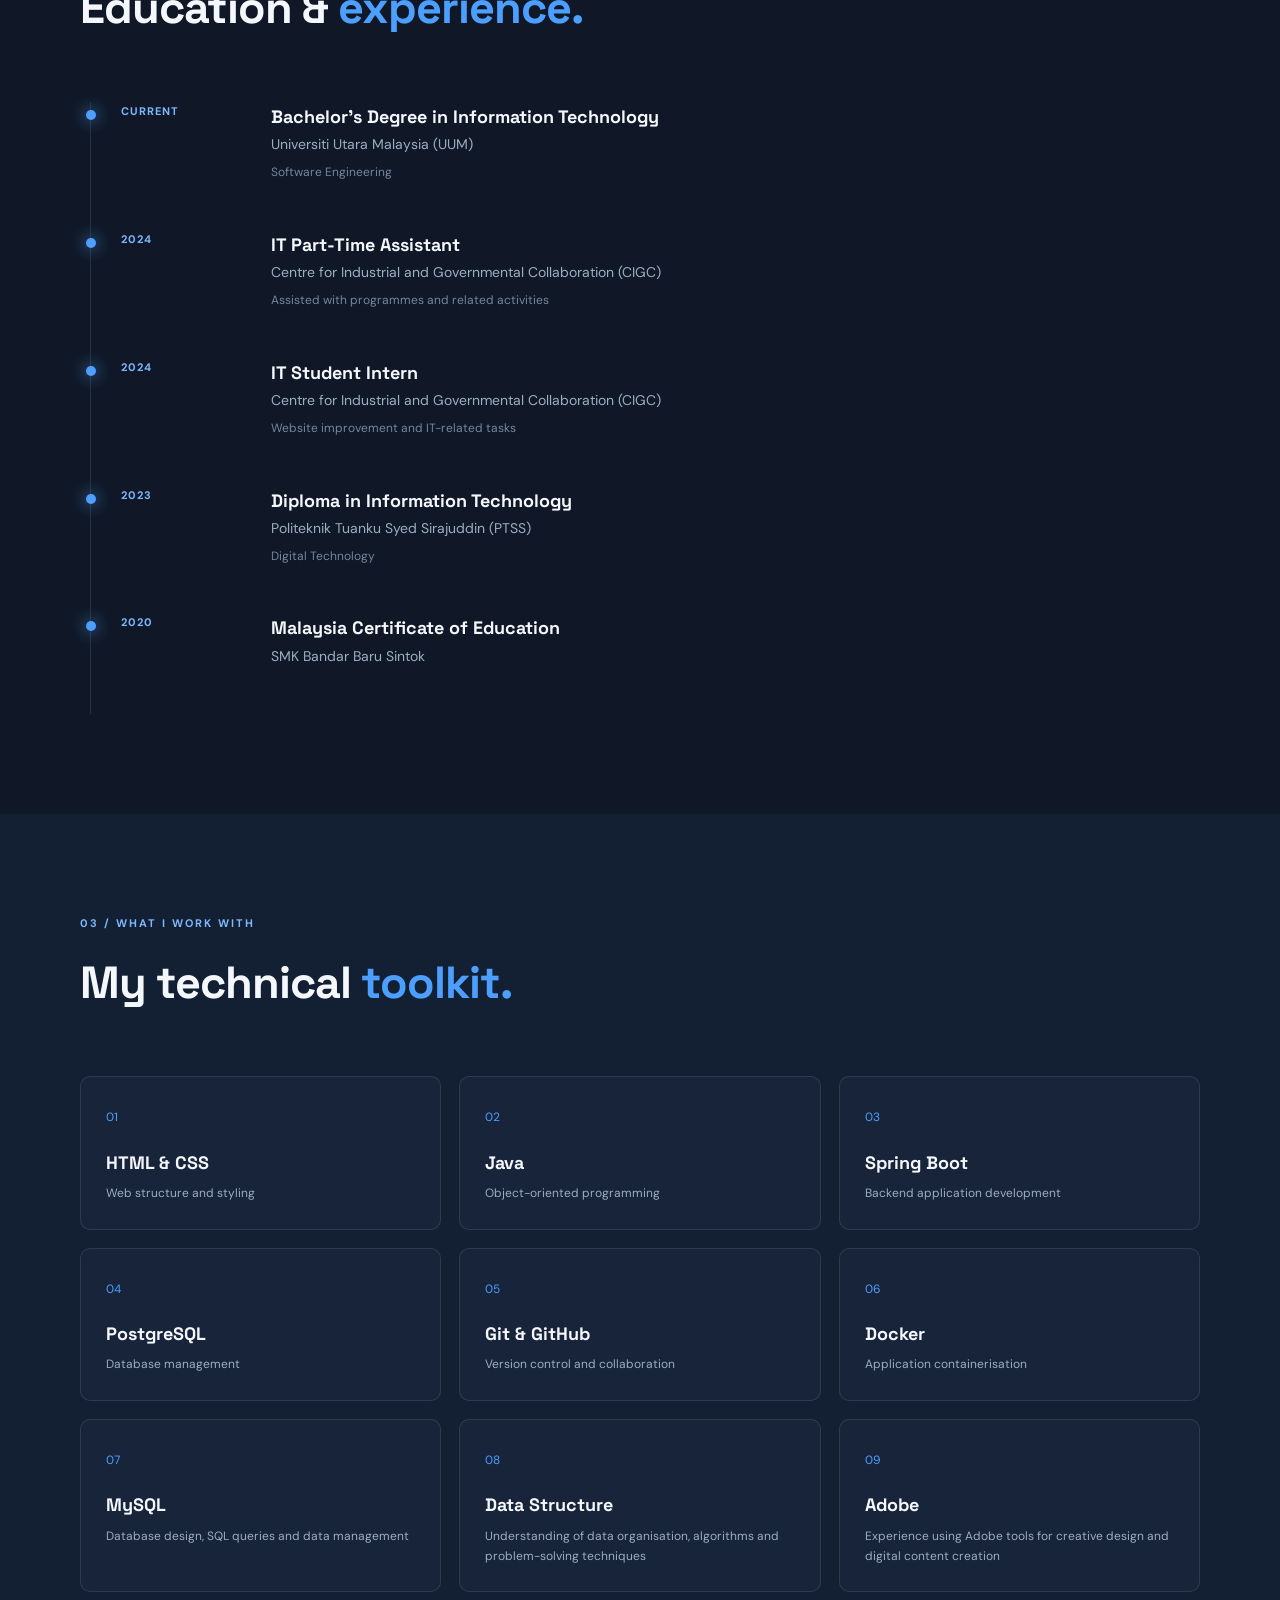
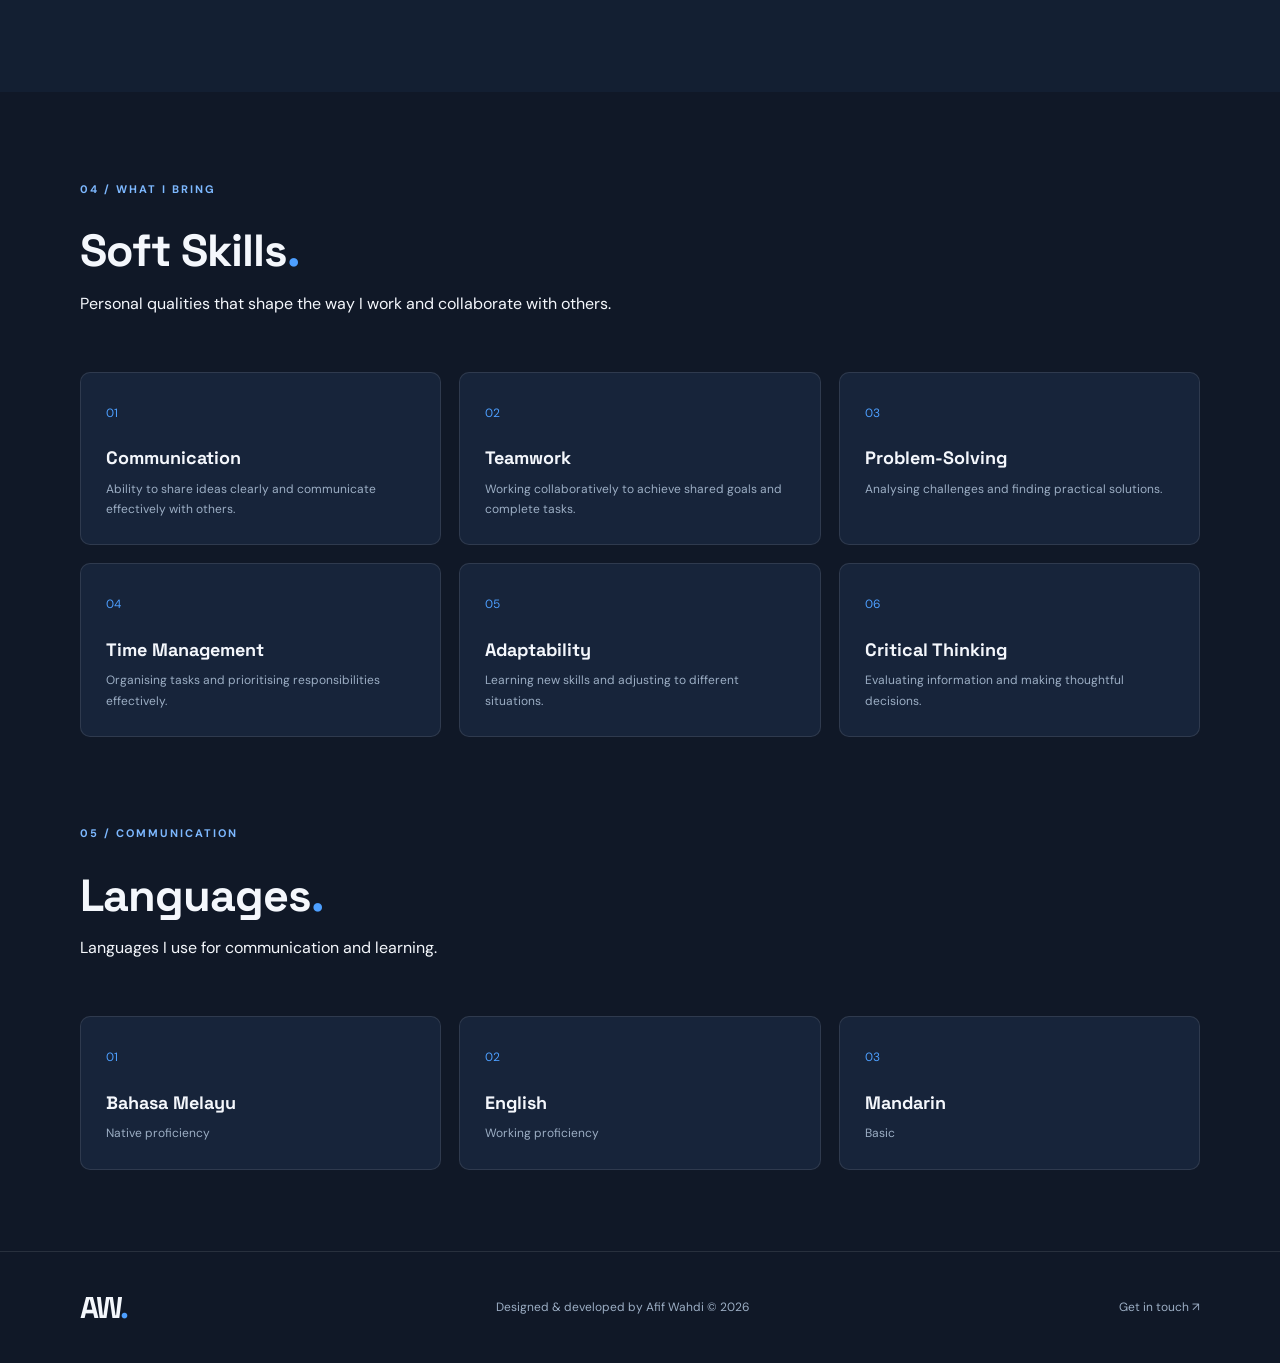
==== commit 78fddbf8: "Initial resume website" ====
--- a/index.html
+++ b/index.html
@@ -182,7 +182,7 @@
                     <span class="timeline-date">2024</span>
                     <div>
                         <h3>IT Part-Time Assistant</h3>
-                        <p>Centre for International and Global Cooperation (CIGC)</p>
+                        <p>Centre for Industrial and Governmental Collaboration (CIGC)</p>
                         <small>Assisted with programmes and related activities</small>
                     </div>
                 </div>
@@ -191,7 +191,7 @@
                     <span class="timeline-date">2024</span>
                     <div>
                         <h3>IT Student Intern</h3>
-                        <p>Centre for International and Global Cooperation (CIGC)</p>
+                        <p>Centre for Industrial and Governmental Collaboration (CIGC)</p>
                         <small>Website improvement and IT-related tasks</small>
                     </div>
                 </div>
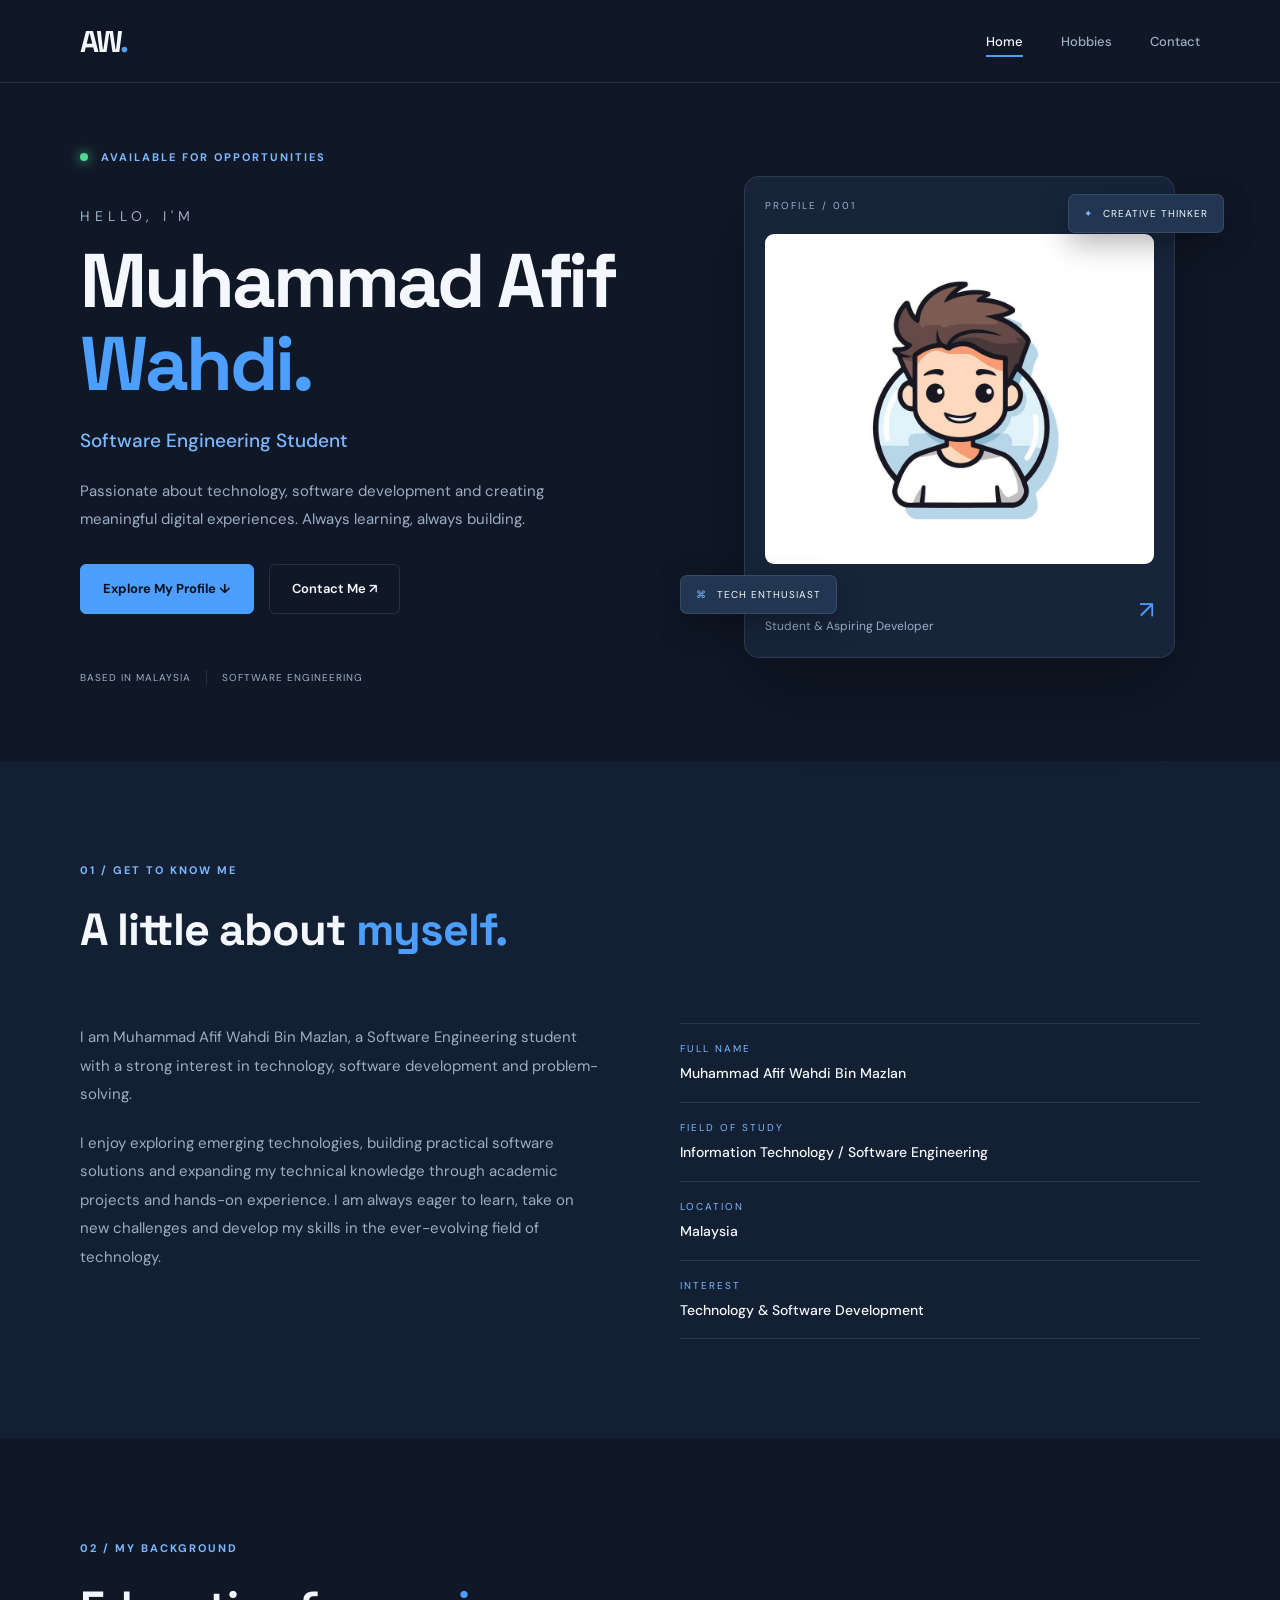
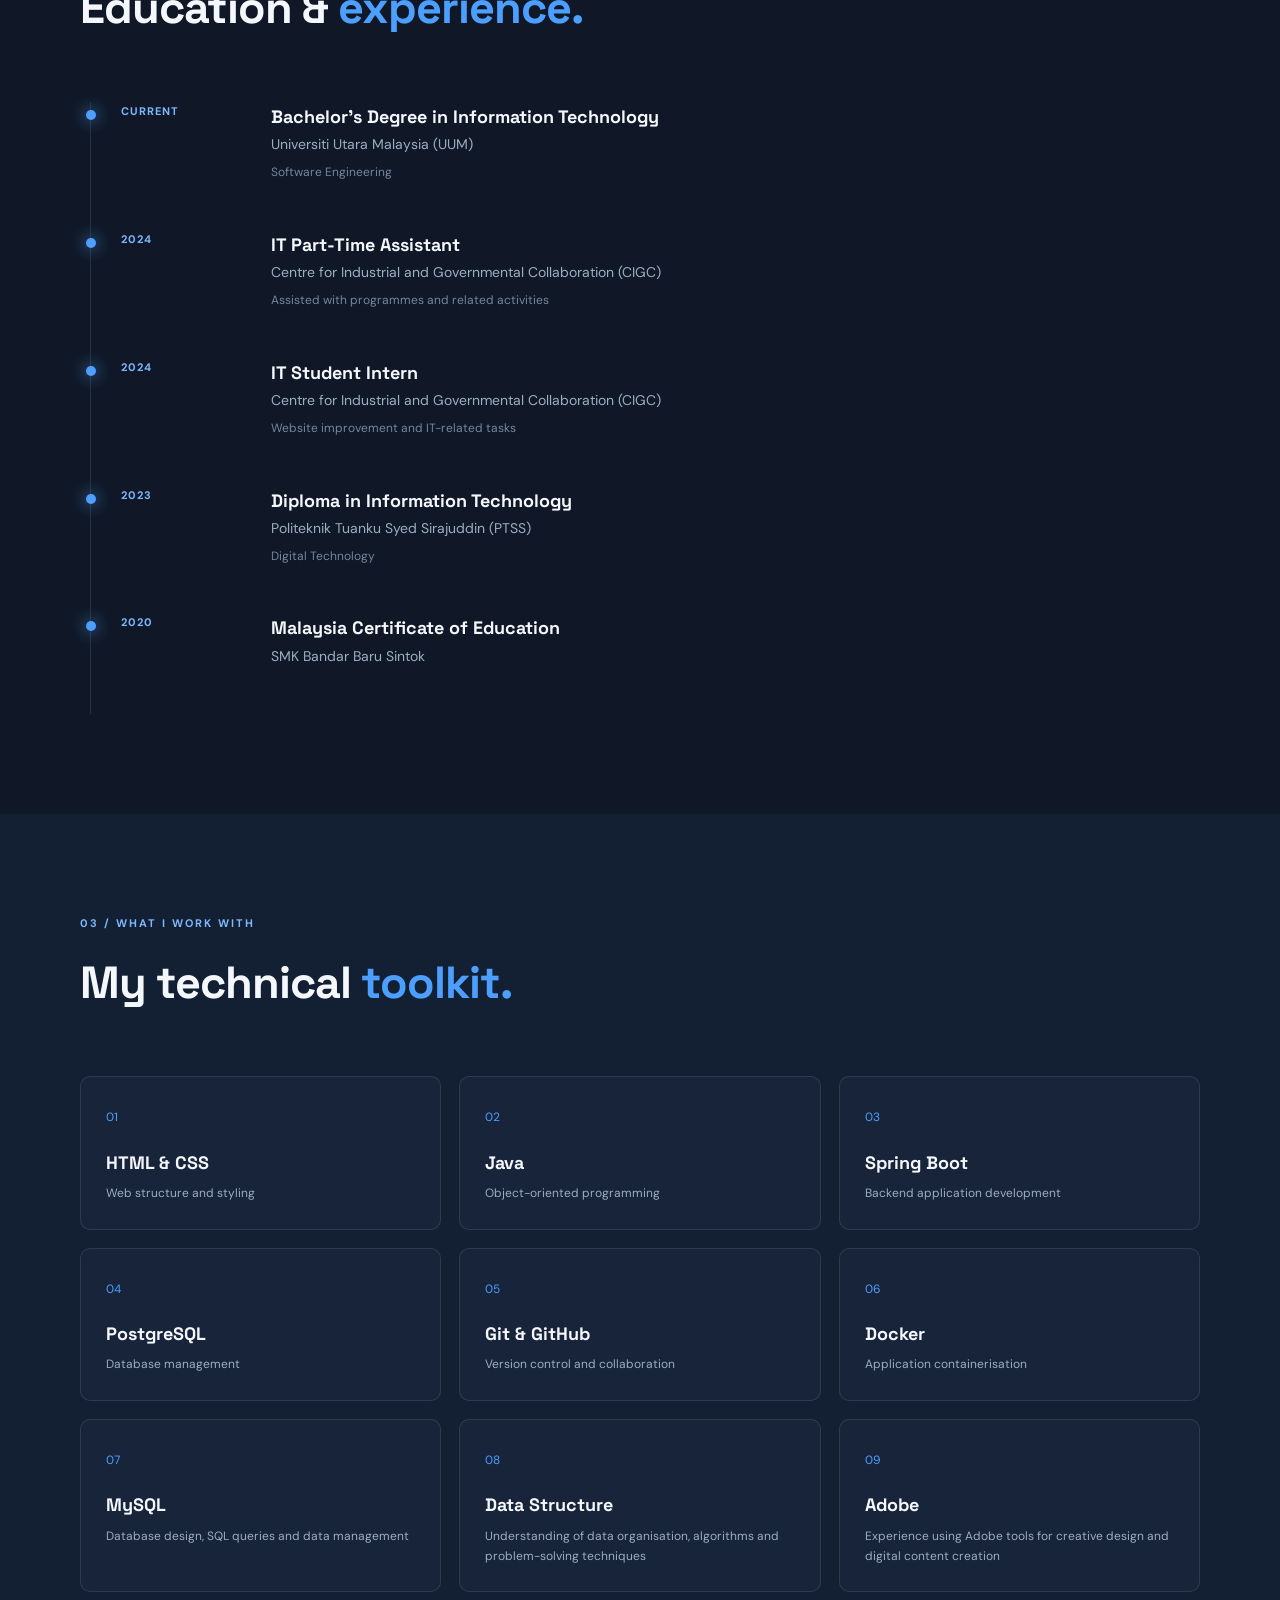
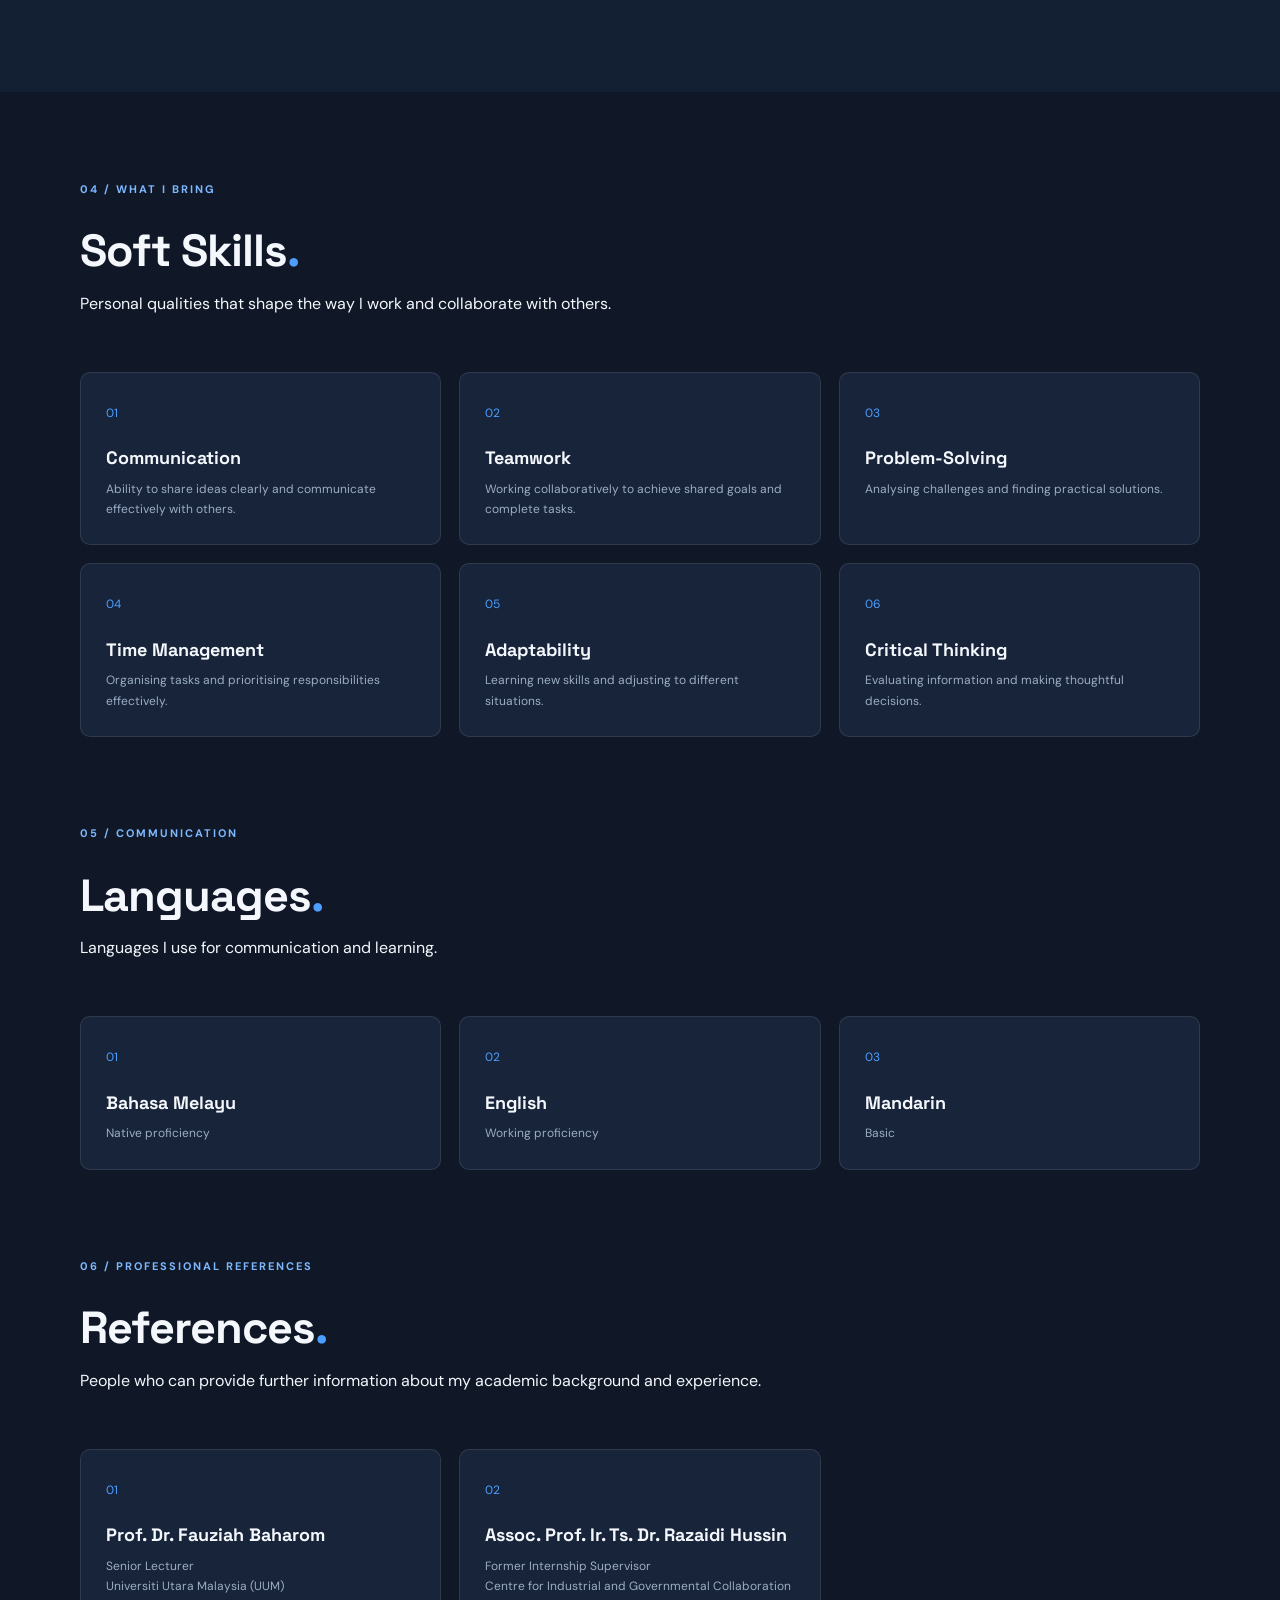
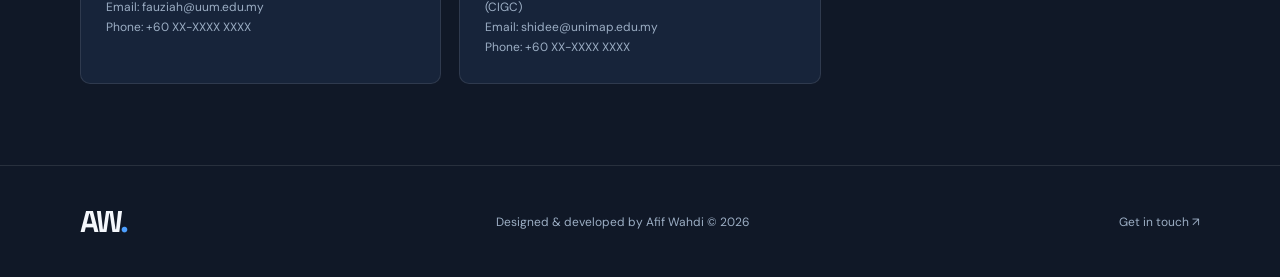
==== commit d316651e: "initial resume website" ====
--- a/index.html
+++ b/index.html
@@ -364,6 +364,37 @@
                     <span>03</span>
                     <h3>Mandarin</h3>
                     <p>Basic</p>
+                </div>
+            </div>
+        </div><br><br><br>
+    </section>
+
+    <!-- reference  -->
+    <section class="section" id="references">
+        <div class="container">
+            <div class="section-heading">
+                <span class="eyebrow">06 / PROFESSIONAL REFERENCES</span>
+                <h2>References<span>.</span></h2>
+                <p>People who can provide further information about my academic background and experience.</p>
+            </div>
+
+            <div class="skills-grid">
+                <div class="skill-card">
+                    <span>01</span>
+                    <h3>Prof. Dr. Fauziah Baharom</h3>
+                    <p>Senior Lecturer</p>
+                    <p>Universiti Utara Malaysia (UUM)</p>
+                    <p>Email: fauziah@uum.edu.my</p>
+                    <p>Phone: +60 XX-XXXX XXXX</p>
+                </div>
+
+                <div class="skill-card">
+                    <span>02</span>
+                    <h3>Assoc. Prof. Ir. Ts. Dr. Razaidi Hussin</h3>
+                    <p>Former Internship Supervisor</p>
+                    <p>Centre for Industrial and Governmental Collaboration (CIGC)</p>
+                    <p>Email: shidee@unimap.edu.my</p>
+                    <p>Phone: +60 XX-XXXX XXXX</p>
                 </div>
             </div>
         </div><br><br><br>
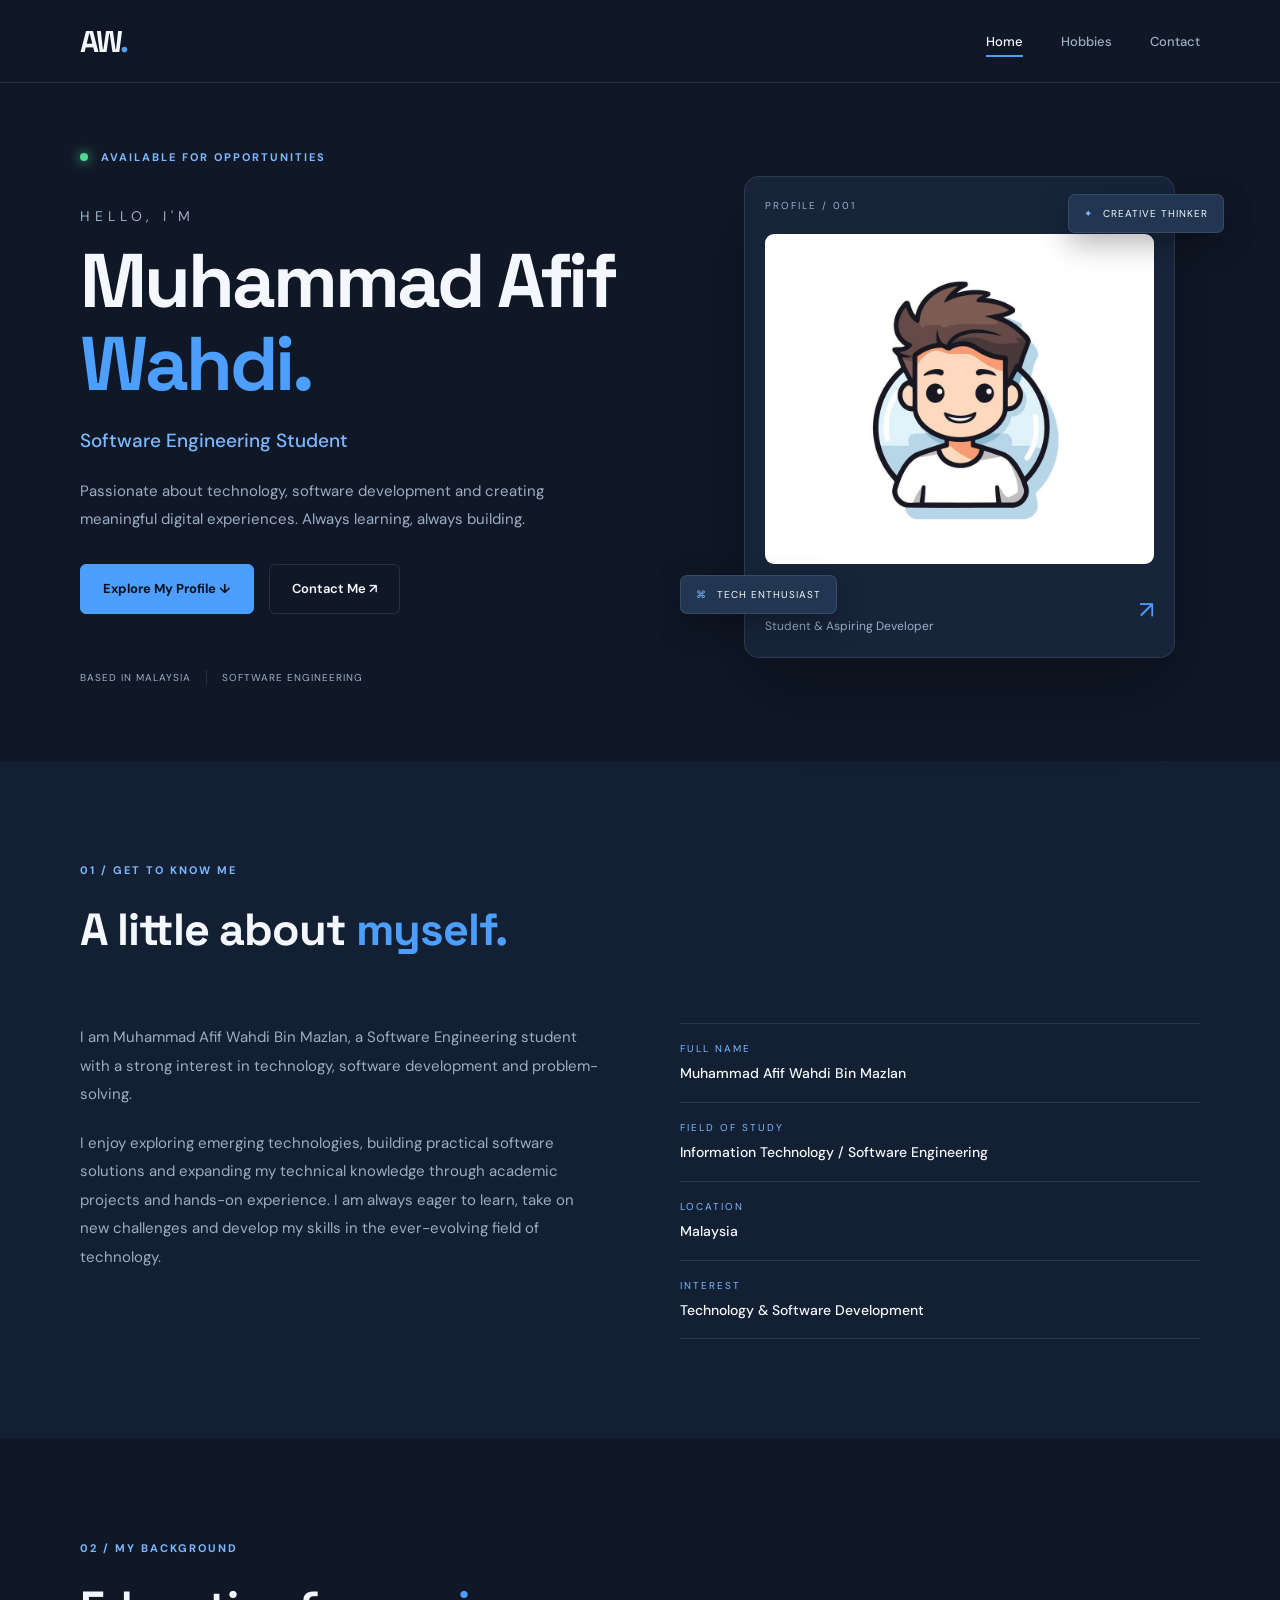
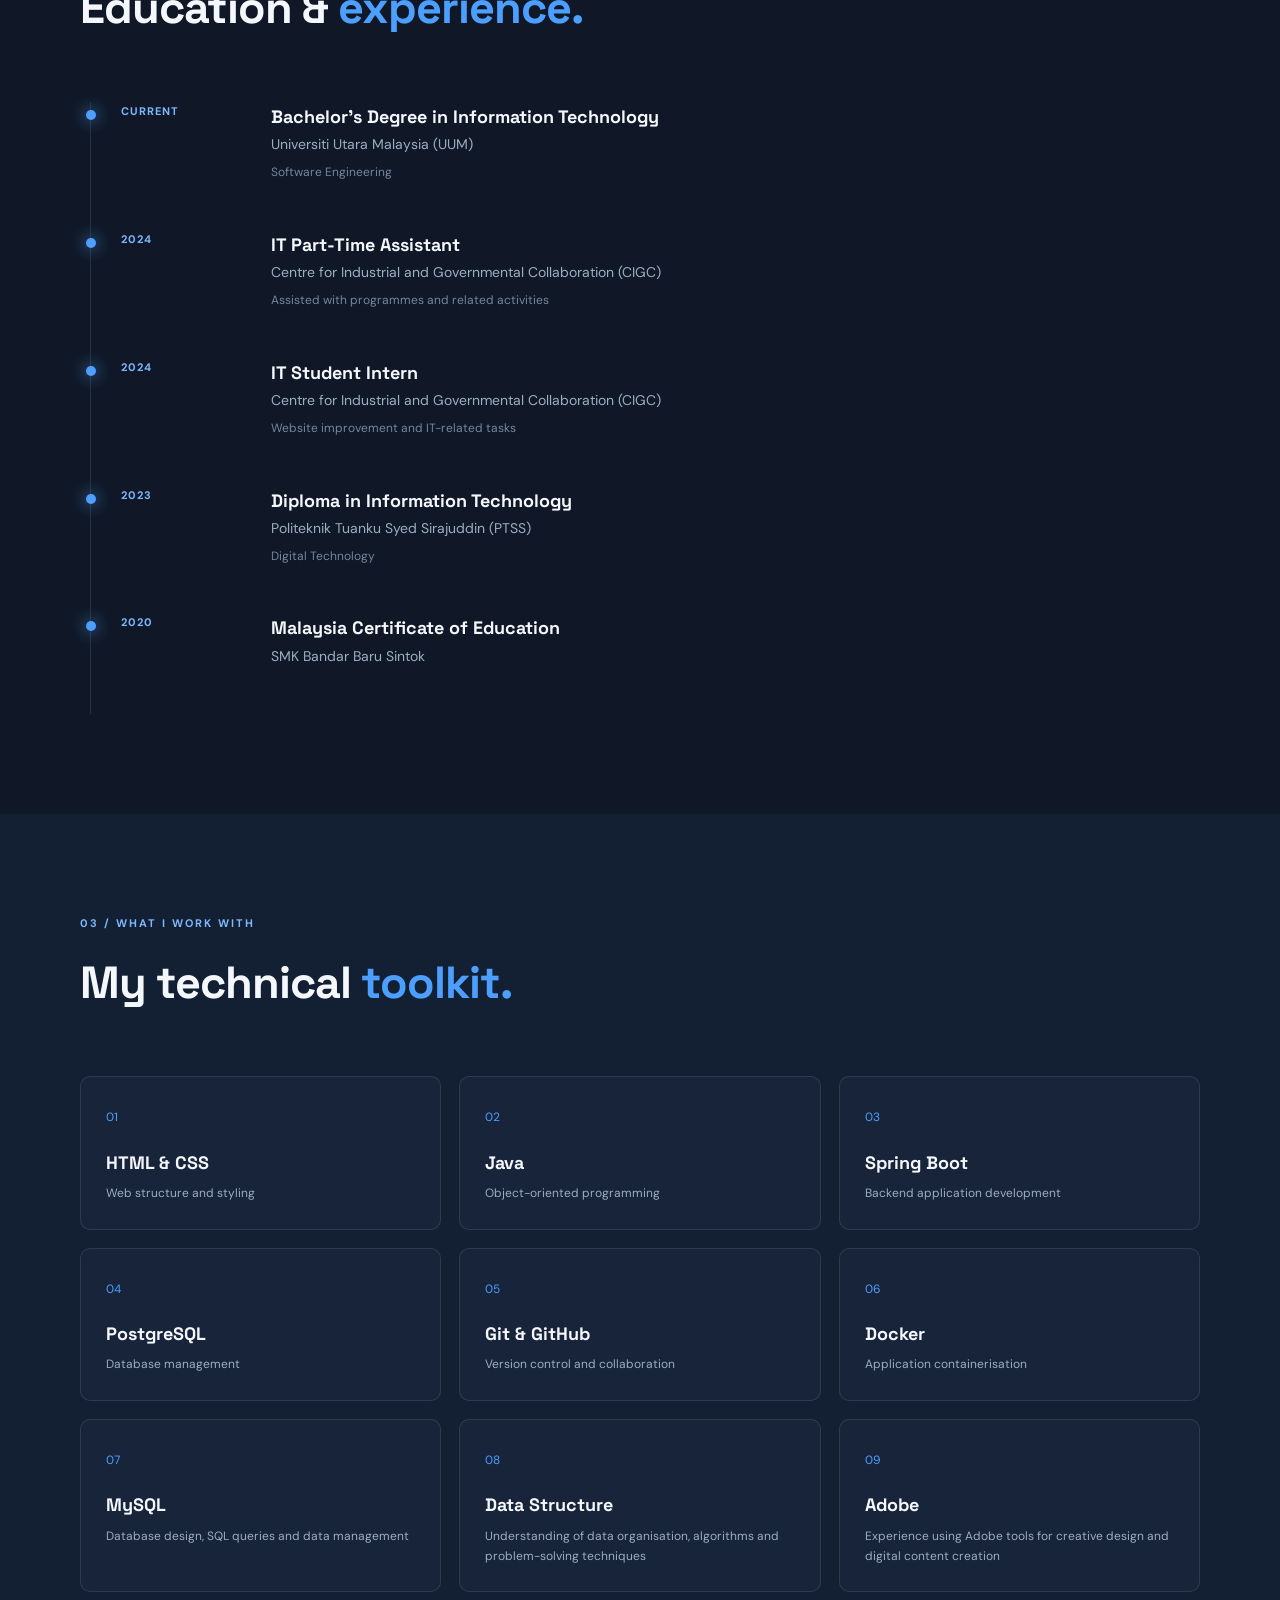
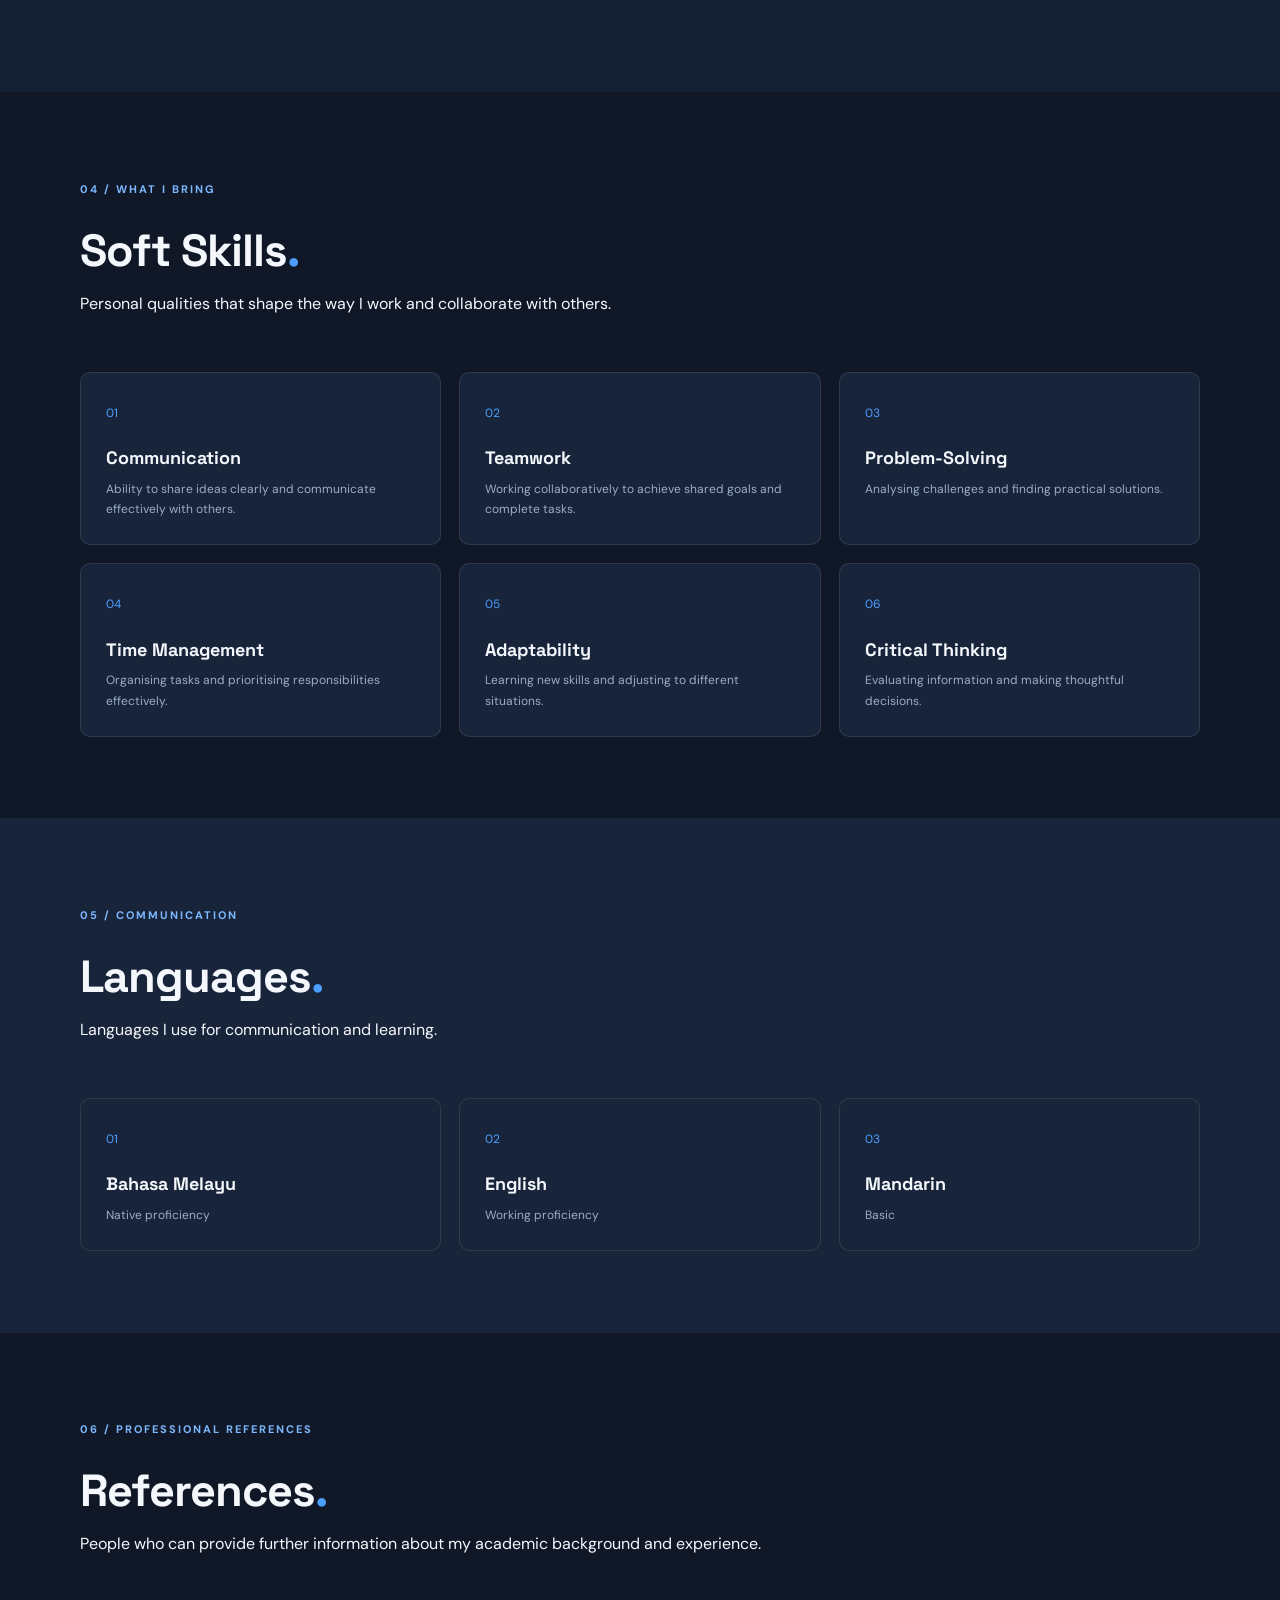
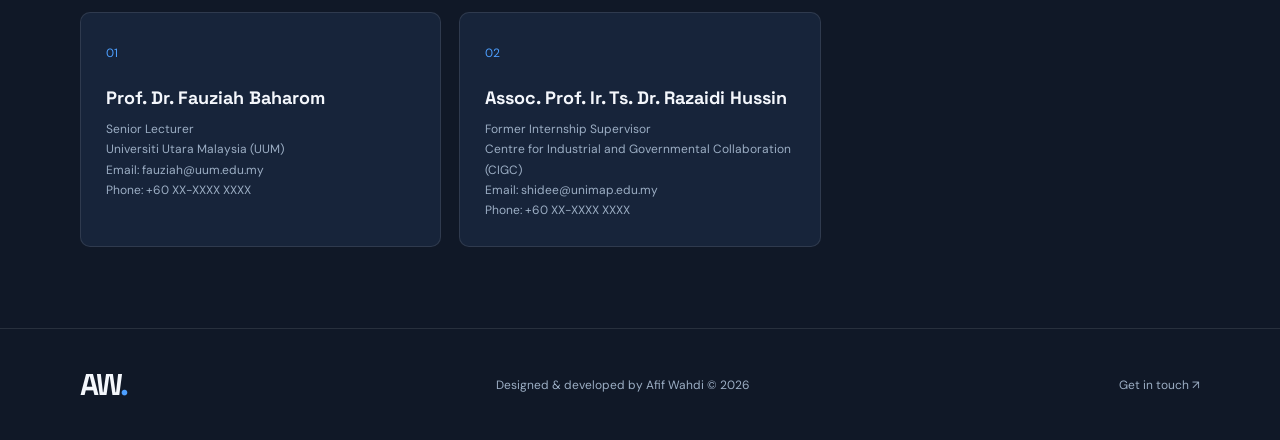
==== commit 71dd1140: "Update Code" ====
--- a/index.html
+++ b/index.html
@@ -339,7 +339,7 @@
 
     <!-- language  -->
     <section class="section" id="languages">
-        <div class="container">
+        <div class="container"><br><br><br>
             <div class="section-heading">
                 <span class="eyebrow">05 / COMMUNICATION</span>
                 <h2>Languages<span>.</span></h2>
@@ -371,7 +371,7 @@
 
     <!-- reference  -->
     <section class="section" id="references">
-        <div class="container">
+        <div class="container"><br><br><br>
             <div class="section-heading">
                 <span class="eyebrow">06 / PROFESSIONAL REFERENCES</span>
                 <h2>References<span>.</span></h2>
--- a/style.css
+++ b/style.css
@@ -528,6 +528,9 @@
     padding: 100px 0;
 }
 
+#languages {
+    background-color: #17243a;
+}
 
 .about,
 .skills {
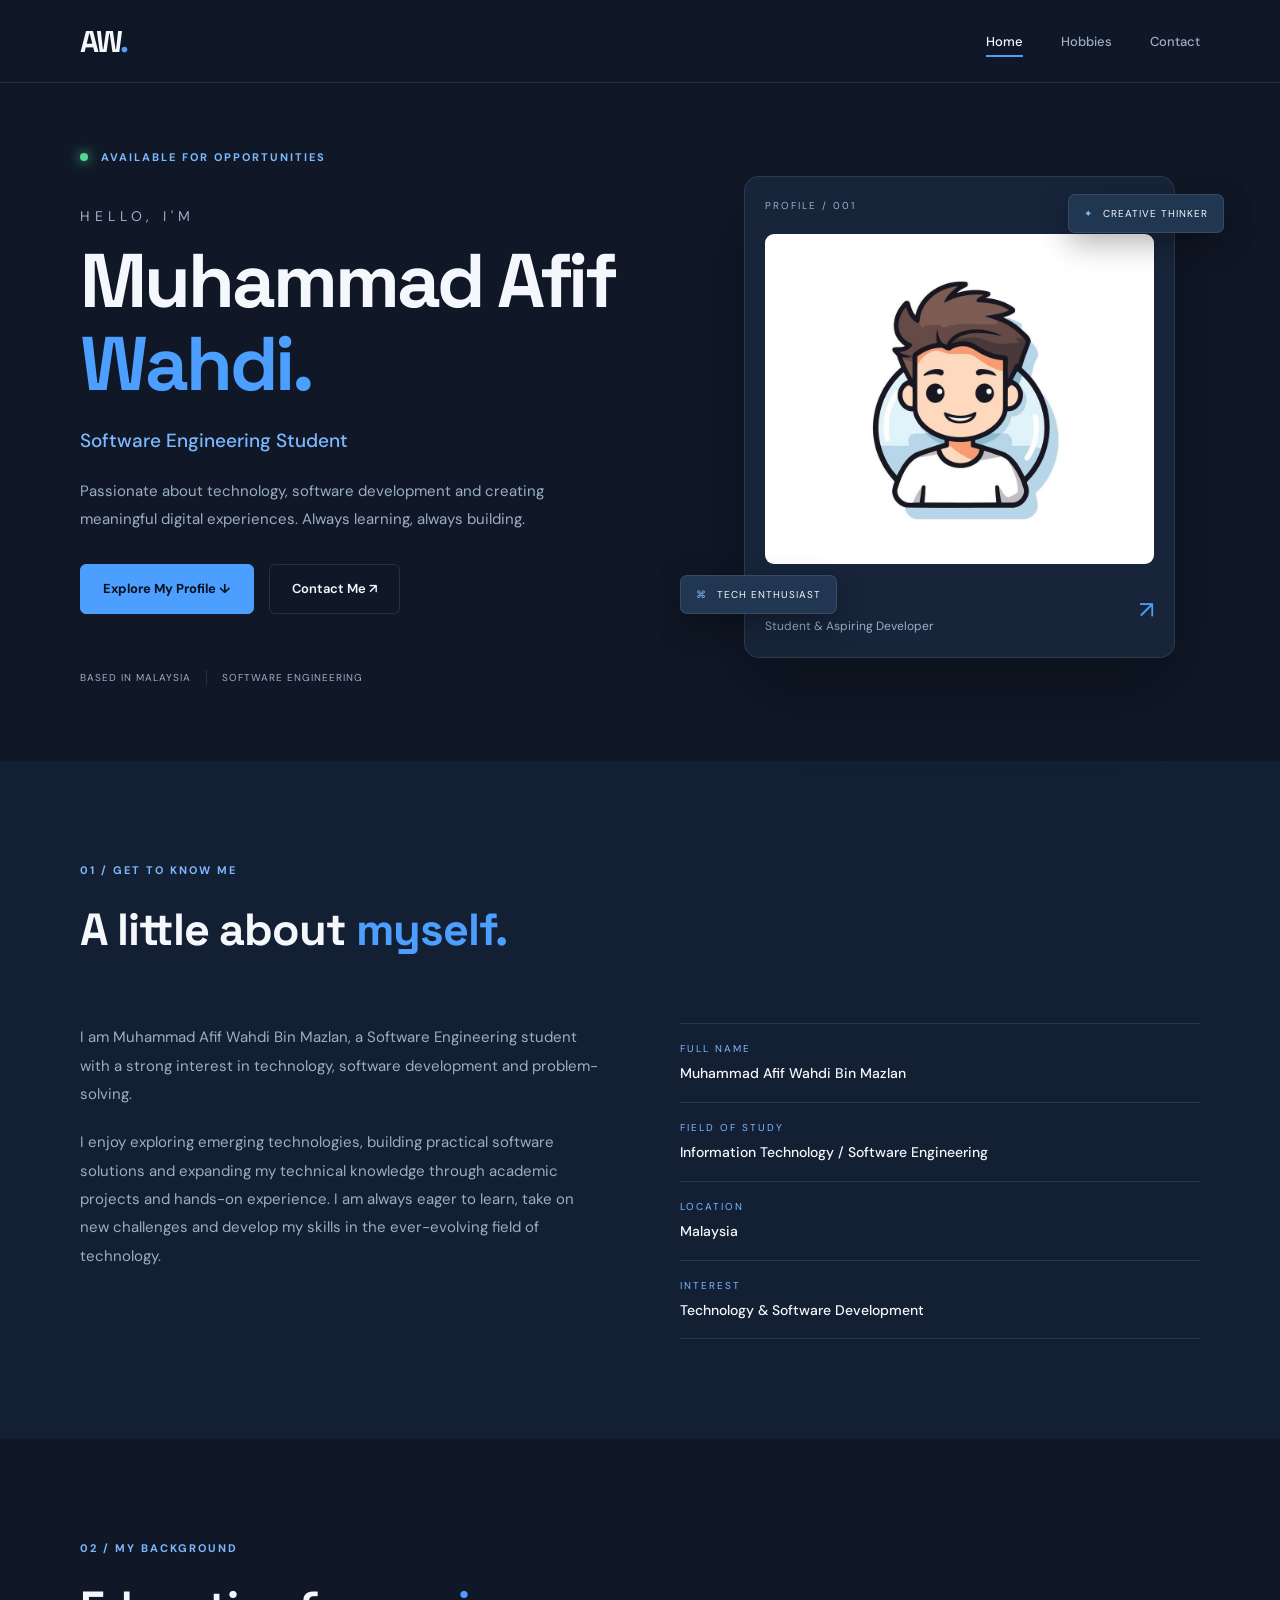
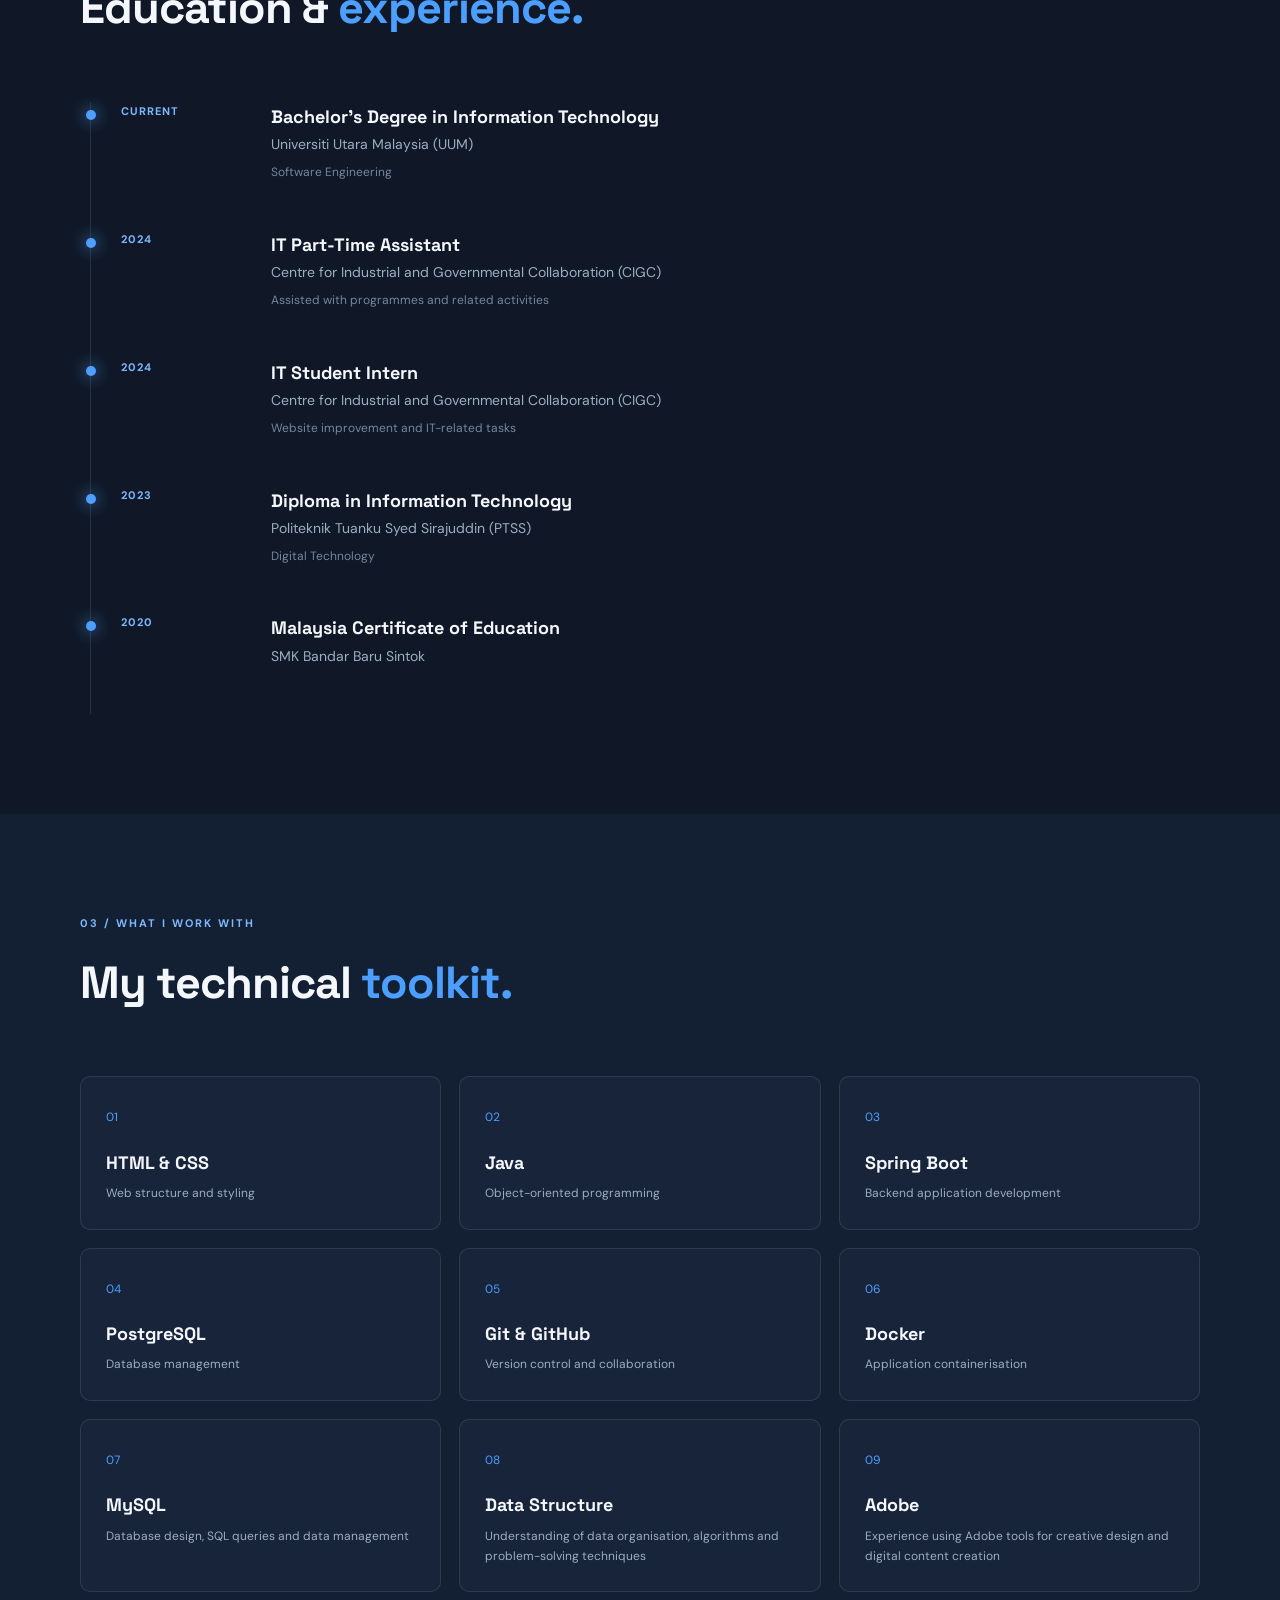
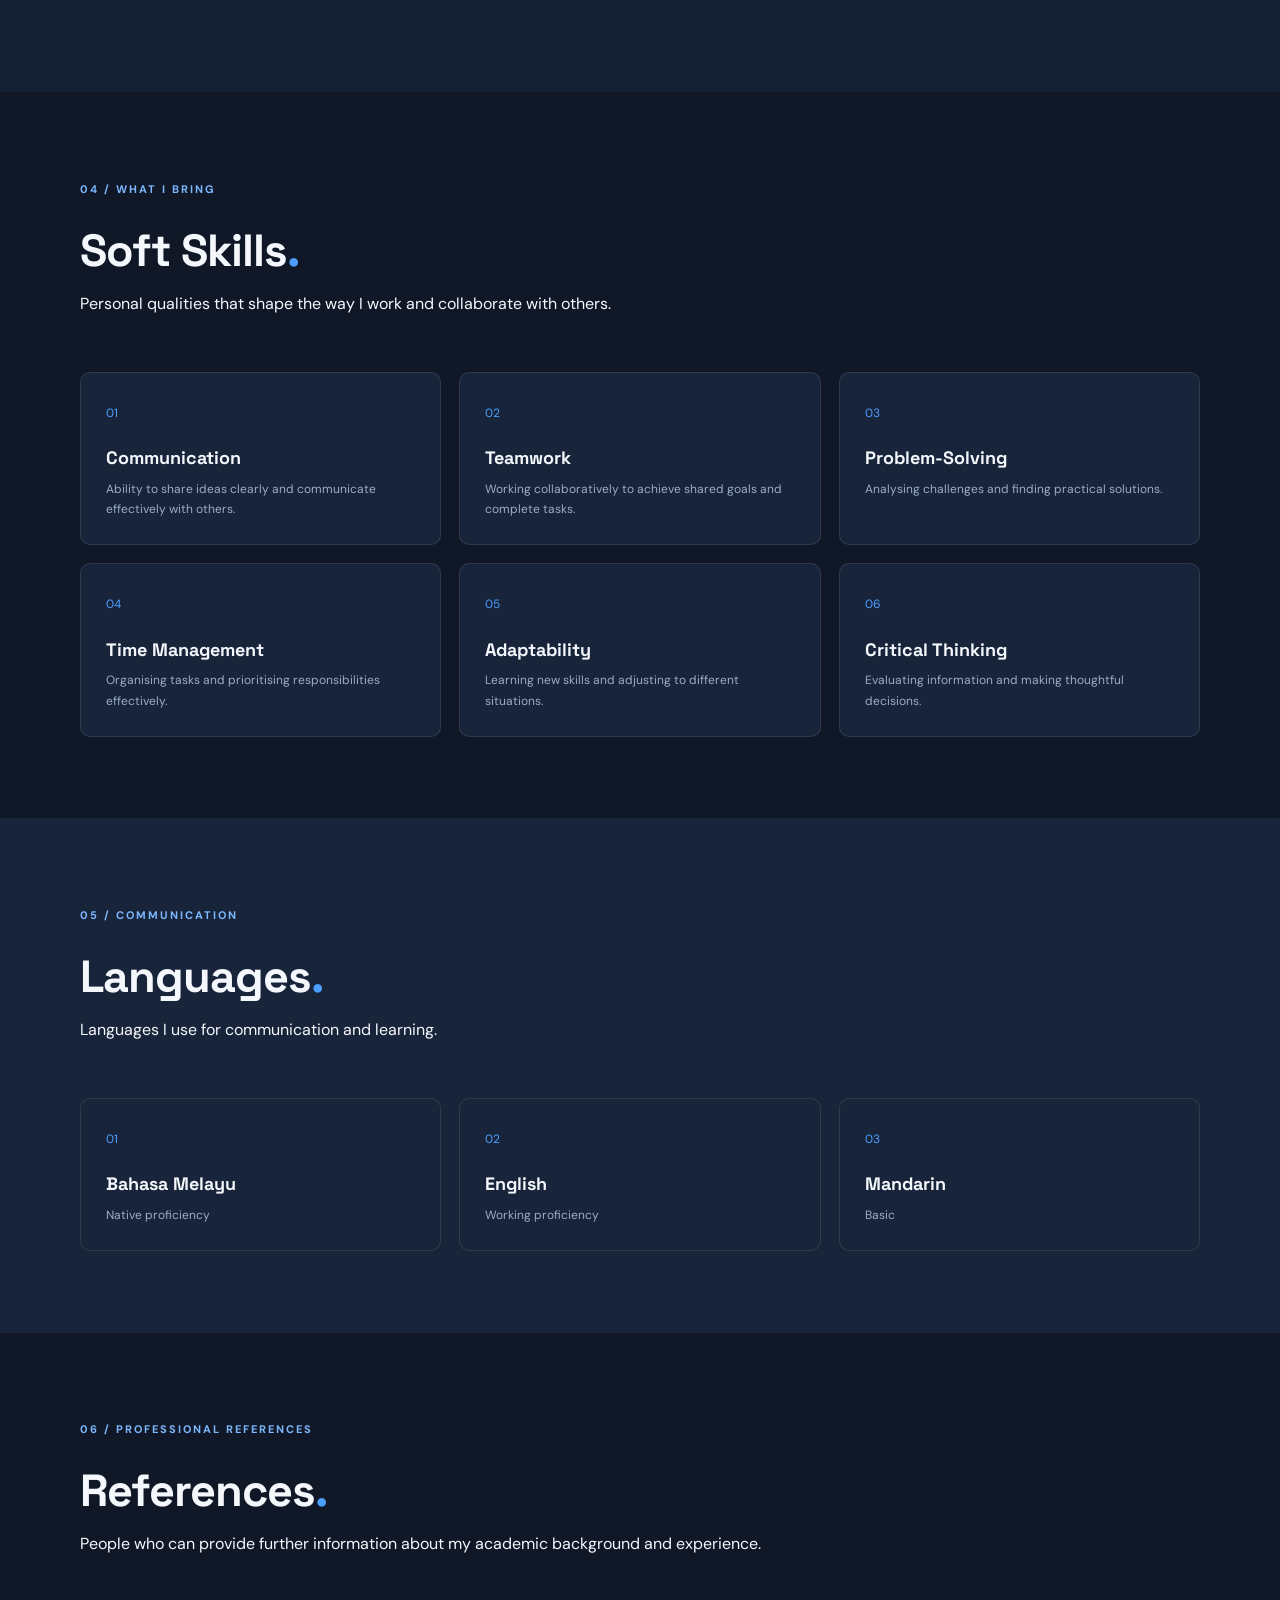
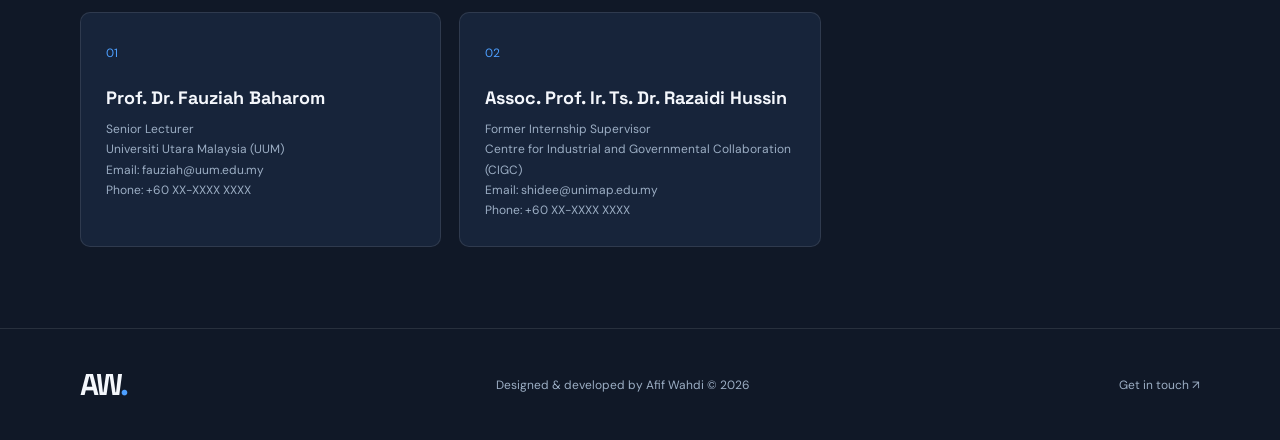
==== commit 2b195eca: "“Update“" ====
--- a/index.html
+++ b/index.html
@@ -369,7 +369,7 @@
         </div><br><br><br>
     </section>
 
-    <!-- reference  -->
+    <!-- References  -->
     <section class="section" id="references">
         <div class="container"><br><br><br>
             <div class="section-heading">
--- a/style.css
+++ b/style.css
@@ -570,7 +570,7 @@
 
     color: var(--muted);
     font-size: 15px;
-    line-height: 1.9;
+    line-height: 1.89;
 }
 
 
